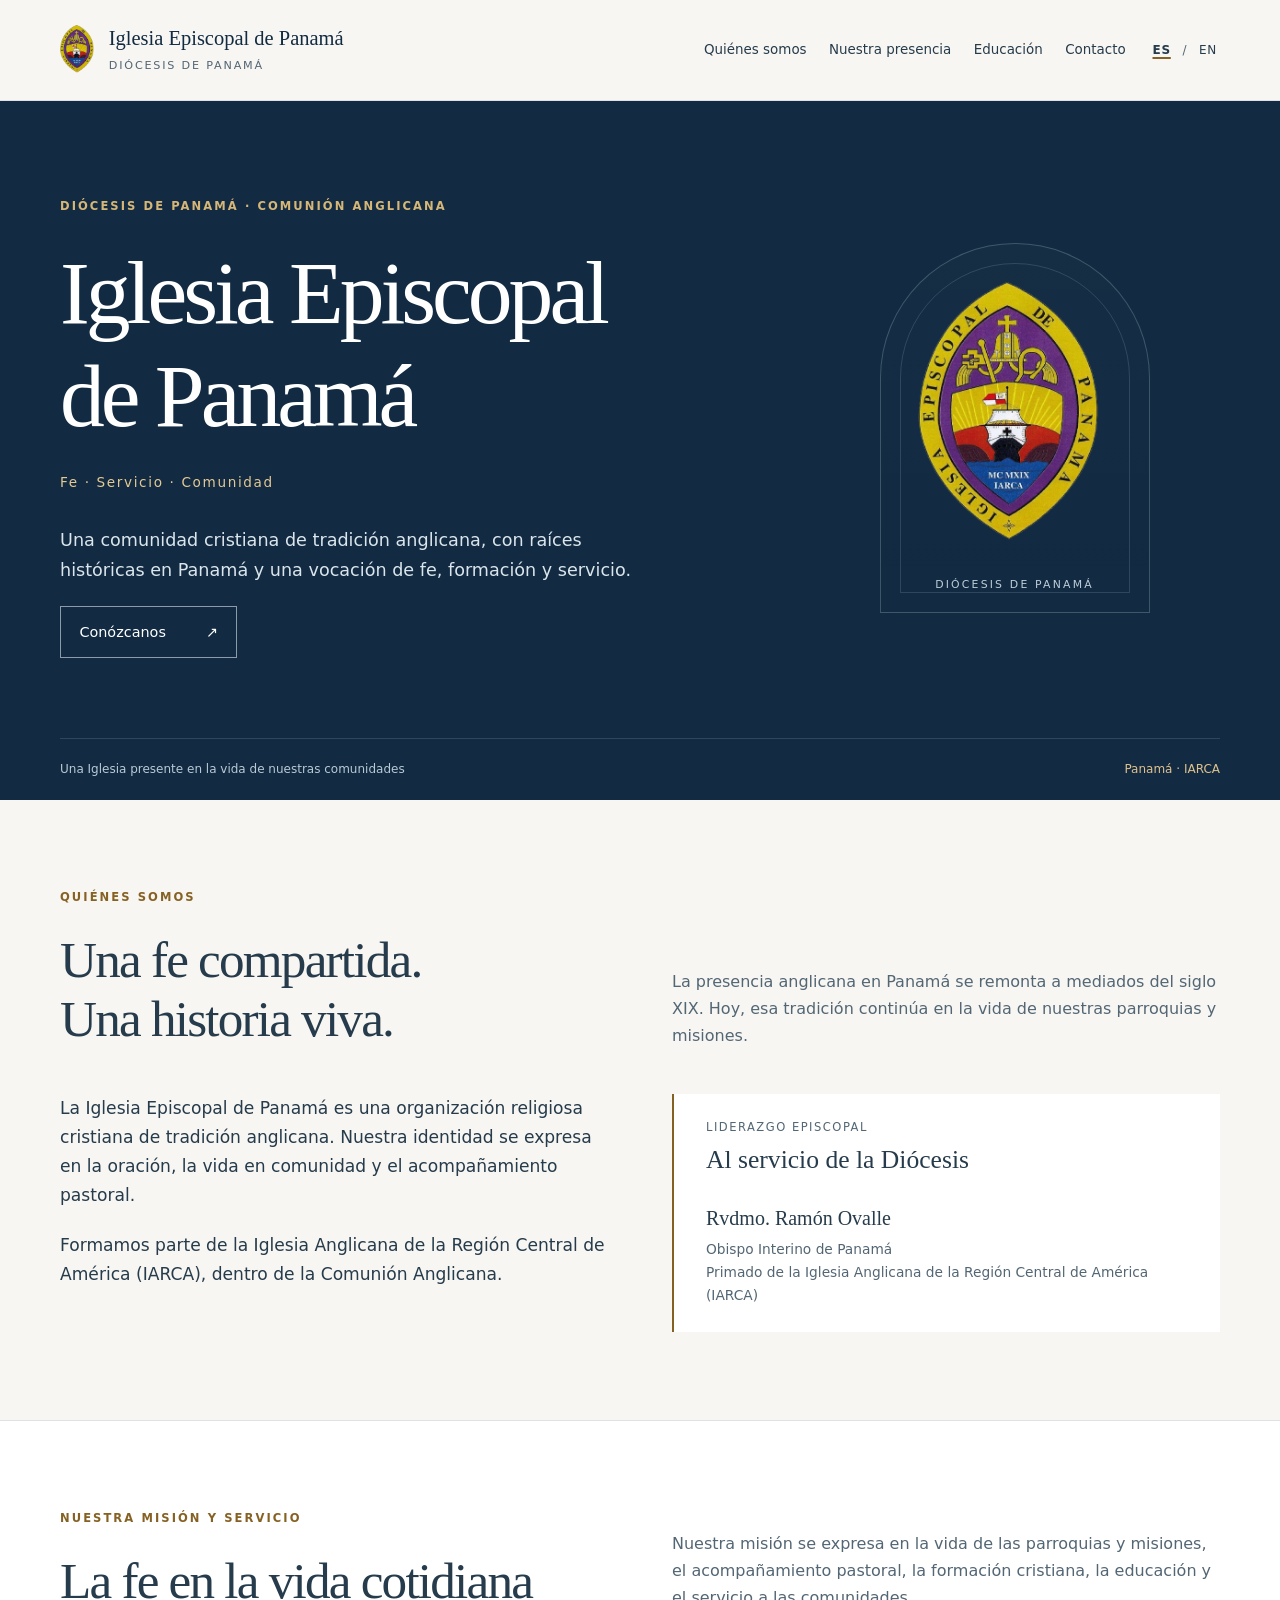
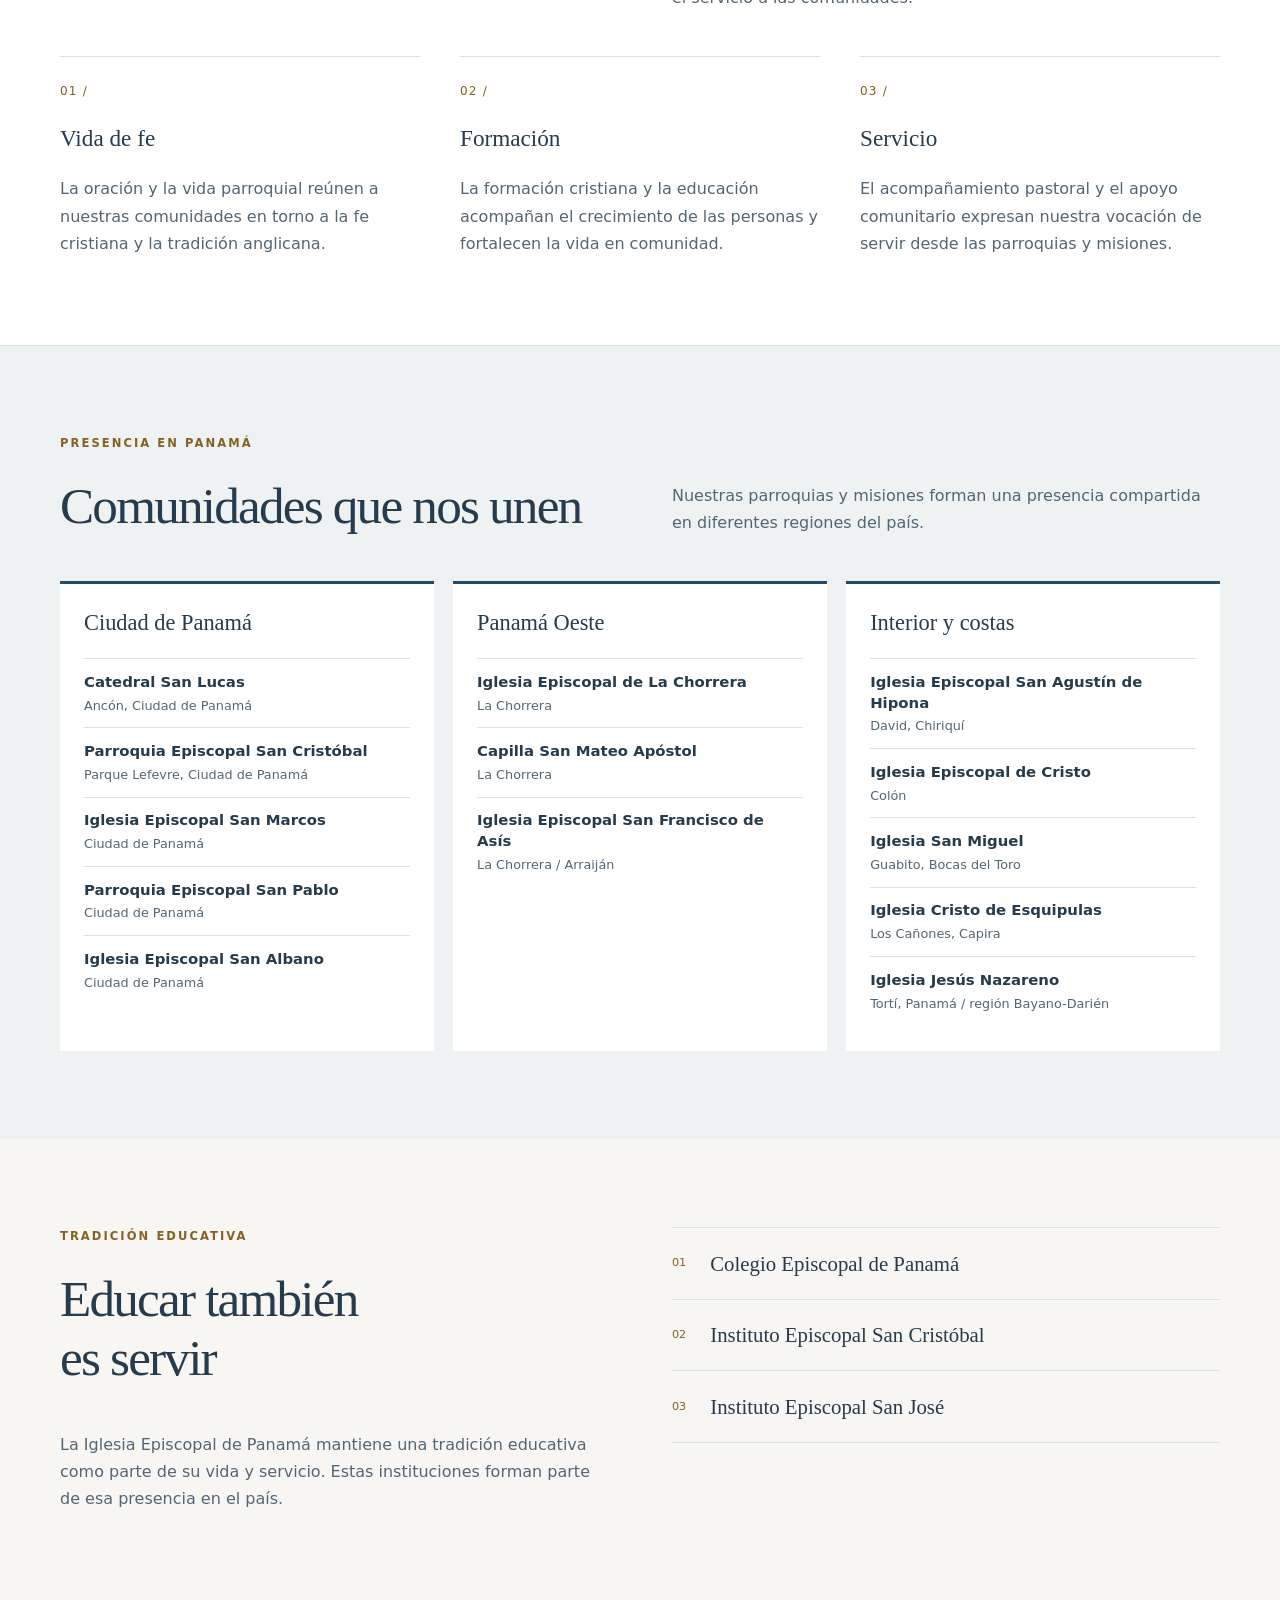
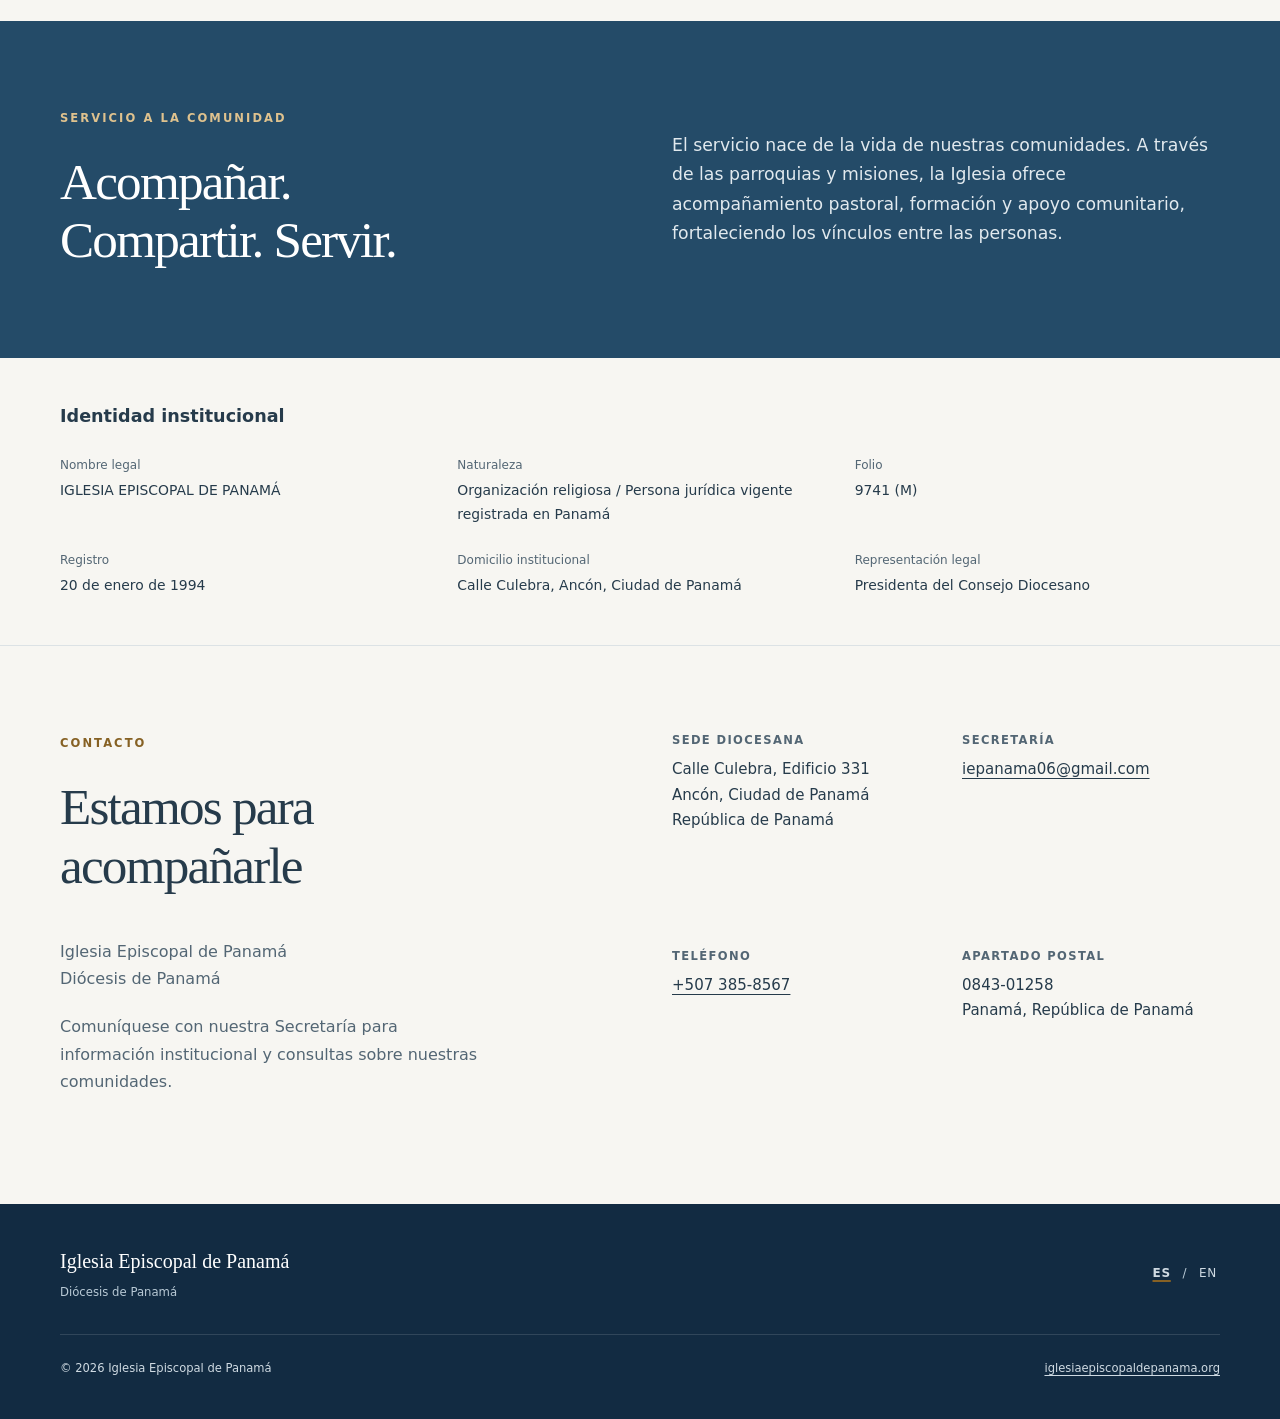
==== index.html @ c4b713d3 "feat: add initial institutional website" ====
<!doctype html>
<html lang="es">
<head>
  <meta charset="utf-8">
  <meta name="viewport" content="width=device-width, initial-scale=1">
  <title>Iglesia Episcopal de Panamá | Diócesis de Panamá</title>
  <meta name="description" content="Conozca la Iglesia Episcopal de Panamá: nuestra identidad anglicana, parroquias y misiones, tradición educativa y servicio a la comunidad.">
  <meta name="theme-color" content="#122b42">
  <link rel="canonical" href="https://iglesiaepiscopaldepanama.org/">
  <link rel="alternate" hreflang="es" href="https://iglesiaepiscopaldepanama.org/">
  <link rel="alternate" hreflang="en" href="https://iglesiaepiscopaldepanama.org/en/">
  <link rel="alternate" hreflang="x-default" href="https://iglesiaepiscopaldepanama.org/">
  <meta property="og:type" content="website">
  <meta property="og:site_name" content="Iglesia Episcopal de Panamá">
  <meta property="og:title" content="Iglesia Episcopal de Panamá | Diócesis de Panamá">
  <meta property="og:description" content="Fe, servicio y comunidad. Conozca nuestra identidad anglicana y nuestra presencia en Panamá.">
  <meta property="og:url" content="https://iglesiaepiscopaldepanama.org/">
  <meta property="og:locale" content="es_PA">
  <meta property="og:locale:alternate" content="en_US">
  <meta property="og:image" content="https://iglesiaepiscopaldepanama.org/assets/img/logo-iglesia-episcopal.png">
  <meta property="og:image:alt" content="Emblema de la Iglesia Episcopal de Panamá">
  <link rel="stylesheet" href="assets/css/styles.css">
  <script src="assets/js/main.js" defer></script>
</head>
<body>
  <a class="skip-link" href="#contenido">Saltar al contenido</a>
  <header class="site-header">
    <div class="container header-inner">
      <a class="brand" href="./" aria-label="Iglesia Episcopal de Panamá, inicio">
        <img class="brand-logo" src="assets/img/logo-iglesia-episcopal.png" width="423" height="590" alt="">
        <span class="brand-text"><span class="brand-name">Iglesia Episcopal de Panamá</span><span class="brand-subtitle">Diócesis de Panamá</span></span>
      </a>
      <div class="header-controls">
        <nav class="navigation" id="primary-navigation" aria-label="Navegación principal">
          <a href="#nosotros">Quiénes somos</a><a href="#presencia">Nuestra presencia</a><a href="#educacion">Educación</a><a href="#contacto">Contacto</a>
        </nav>
        <nav class="languages" aria-label="Idioma"><a href="./" lang="es" aria-current="page" aria-label="Español">ES</a><span aria-hidden="true">/</span><a href="en/" lang="en" aria-label="English">EN</a></nav>
        <button class="menu-toggle" type="button" aria-expanded="false" aria-controls="primary-navigation">Menú</button>
      </div>
    </div>
  </header>
  <main id="contenido">
    <section class="hero" aria-labelledby="hero-title">
      <div class="container hero-inner">
        <div>
          <span class="eyebrow">Diócesis de Panamá · Comunión Anglicana</span>
          <h1 id="hero-title">Iglesia Episcopal<br>de Panamá</h1>
          <p class="hero-motto">Fe · Servicio · Comunidad</p>
          <p class="hero-intro">Una comunidad cristiana de tradición anglicana, con raíces históricas en Panamá y una vocación de fe, formación y servicio.</p>
          <a class="button-link" href="#nosotros">Conózcanos <span aria-hidden="true">↗</span></a>
        </div>
        <div class="hero-art"><div class="arch"><img class="hero-logo" src="assets/img/logo-iglesia-episcopal.png" width="423" height="590" alt="Emblema de la Iglesia Episcopal de Panamá"><span class="art-caption" aria-hidden="true">Diócesis de Panamá</span></div></div>
      </div>
      <div class="container hero-bottom"><span>Una Iglesia presente en la vida de nuestras comunidades</span><span>Panamá · IARCA</span></div>
    </section>

    <section class="section" id="nosotros" aria-labelledby="about-title">
      <div class="container">
        <div class="section-head"><div><span class="eyebrow">Quiénes somos</span><h2 id="about-title">Una fe compartida.<br>Una historia viva.</h2></div><p>La presencia anglicana en Panamá se remonta a mediados del siglo XIX. Hoy, esa tradición continúa en la vida de nuestras parroquias y misiones.</p></div>
        <div class="about-grid">
          <div class="about-copy"><p>La Iglesia Episcopal de Panamá es una organización religiosa cristiana de tradición anglicana. Nuestra identidad se expresa en la oración, la vida en comunidad y el acompañamiento pastoral.</p><p>Formamos parte de la Iglesia Anglicana de la Región Central de América (IARCA), dentro de la Comunión Anglicana.</p></div>
          <aside class="affiliation" aria-labelledby="leadership-title"><p class="label">Liderazgo episcopal</p><h3 id="leadership-title">Al servicio de la Diócesis</h3><p class="leader">Rvdmo. Ramón Ovalle</p><p class="leader-title">Obispo Interino de Panamá<br>Primado de la Iglesia Anglicana de la Región Central de América (IARCA)</p></aside>
        </div>
      </div>
    </section>

    <section class="section mission" id="mision" aria-labelledby="mission-title">
      <div class="container">
        <div class="section-head"><div><span class="eyebrow">Nuestra misión y servicio</span><h2 id="mission-title">La fe en la vida cotidiana</h2></div><p>Nuestra misión se expresa en la vida de las parroquias y misiones, el acompañamiento pastoral, la formación cristiana, la educación y el servicio a las comunidades.</p></div>
        <div class="mission-grid">
          <article class="mission-card"><span class="card-number" aria-hidden="true">01 /</span><h3>Vida de fe</h3><p>La oración y la vida parroquial reúnen a nuestras comunidades en torno a la fe cristiana y la tradición anglicana.</p></article>
          <article class="mission-card"><span class="card-number" aria-hidden="true">02 /</span><h3>Formación</h3><p>La formación cristiana y la educación acompañan el crecimiento de las personas y fortalecen la vida en comunidad.</p></article>
          <article class="mission-card"><span class="card-number" aria-hidden="true">03 /</span><h3>Servicio</h3><p>El acompañamiento pastoral y el apoyo comunitario expresan nuestra vocación de servir desde las parroquias y misiones.</p></article>
        </div>
      </div>
    </section>

    <section class="section presence" id="presencia" aria-labelledby="presence-title">
      <div class="container">
        <div class="section-head"><div><span class="eyebrow">Presencia en Panamá</span><h2 id="presence-title">Comunidades que nos unen</h2></div><p>Nuestras parroquias y misiones forman una presencia compartida en diferentes regiones del país.</p></div>
        <div class="region-grid">
          <article class="region"><h3>Ciudad de Panamá</h3><ul class="parish-list">
            <li><span class="parish-name">Catedral San Lucas</span><span class="parish-place">Ancón, Ciudad de Panamá</span></li>
            <li><span class="parish-name">Parroquia Episcopal San Cristóbal</span><span class="parish-place">Parque Lefevre, Ciudad de Panamá</span></li>
            <li><span class="parish-name">Iglesia Episcopal San Marcos</span><span class="parish-place">Ciudad de Panamá</span></li>
            <li><span class="parish-name">Parroquia Episcopal San Pablo</span><span class="parish-place">Ciudad de Panamá</span></li>
            <li><span class="parish-name">Iglesia Episcopal San Albano</span><span class="parish-place">Ciudad de Panamá</span></li>
          </ul></article>
          <article class="region"><h3>Panamá Oeste</h3><ul class="parish-list">
            <li><span class="parish-name">Iglesia Episcopal de La Chorrera</span><span class="parish-place">La Chorrera</span></li>
            <li><span class="parish-name">Capilla San Mateo Apóstol</span><span class="parish-place">La Chorrera</span></li>
            <li><span class="parish-name">Iglesia Episcopal San Francisco de Asís</span><span class="parish-place">La Chorrera / Arraiján</span></li>
          </ul></article>
          <article class="region"><h3>Interior y costas</h3><ul class="parish-list">
            <li><span class="parish-name">Iglesia Episcopal San Agustín de Hipona</span><span class="parish-place">David, Chiriquí</span></li>
            <li><span class="parish-name">Iglesia Episcopal de Cristo</span><span class="parish-place">Colón</span></li>
            <li><span class="parish-name">Iglesia San Miguel</span><span class="parish-place">Guabito, Bocas del Toro</span></li>
            <li><span class="parish-name">Iglesia Cristo de Esquipulas</span><span class="parish-place">Los Cañones, Capira</span></li>
            <li><span class="parish-name">Iglesia Jesús Nazareno</span><span class="parish-place">Tortí, Panamá / región Bayano-Darién</span></li>
          </ul></article>
        </div>
      </div>
    </section>

    <section class="section" id="educacion" aria-labelledby="education-title">
      <div class="container education-grid">
        <div class="education-copy"><span class="eyebrow">Tradición educativa</span><h2 id="education-title">Educar también<br>es servir</h2><p>La Iglesia Episcopal de Panamá mantiene una tradición educativa como parte de su vida y servicio. Estas instituciones forman parte de esa presencia en el país.</p></div>
        <ul class="school-list"><li><span aria-hidden="true">01</span>Colegio Episcopal de Panamá</li><li><span aria-hidden="true">02</span>Instituto Episcopal San Cristóbal</li><li><span aria-hidden="true">03</span>Instituto Episcopal San José</li></ul>
      </div>
    </section>

    <section class="section community" id="comunidad" aria-labelledby="community-title">
      <div class="container community-inner"><div><span class="eyebrow">Servicio a la comunidad</span><h2 id="community-title">Acompañar.<br>Compartir. Servir.</h2></div><p>El servicio nace de la vida de nuestras comunidades. A través de las parroquias y misiones, la Iglesia ofrece acompañamiento pastoral, formación y apoyo comunitario, fortaleciendo los vínculos entre las personas.</p></div>
    </section>

    <section class="institution" id="identidad" aria-labelledby="institution-title">
      <div class="container"><h2 id="institution-title">Identidad institucional</h2><dl>
        <div><dt>Nombre legal</dt><dd>IGLESIA EPISCOPAL DE PANAMÁ</dd></div>
        <div><dt>Naturaleza</dt><dd>Organización religiosa / Persona jurídica vigente registrada en Panamá</dd></div>
        <div><dt>Folio</dt><dd>9741 (M)</dd></div>
        <div><dt>Registro</dt><dd><time datetime="1994-01-20">20 de enero de 1994</time></dd></div>
        <div><dt>Domicilio institucional</dt><dd>Calle Culebra, Ancón, Ciudad de Panamá</dd></div>
        <div><dt>Representación legal</dt><dd>Presidenta del Consejo Diocesano</dd></div>
      </dl></div>
    </section>

    <section class="section" id="contacto" aria-labelledby="contact-title">
      <div class="container contact-grid">
        <div class="contact-lead"><span class="eyebrow">Contacto</span><h2 id="contact-title">Estamos para<br>acompañarle</h2><p>Iglesia Episcopal de Panamá<br>Diócesis de Panamá</p><p>Comuníquese con nuestra Secretaría para información institucional y consultas sobre nuestras comunidades.</p></div>
        <div class="contact-details">
          <div><h3>Sede diocesana</h3><address>Calle Culebra, Edificio 331<br>Ancón, Ciudad de Panamá<br>República de Panamá</address></div>
          <div><h3>Secretaría</h3><p><a href="mailto:iepanama06@gmail.com">iepanama06@gmail.com</a></p></div>
          <div><h3>Teléfono</h3><p><a href="tel:+5073858567">+507 385-8567</a></p></div>
          <div><h3>Apartado postal</h3><p>0843-01258<br>Panamá, República de Panamá</p></div>
        </div>
      </div>
    </section>
  </main>
  <footer class="site-footer"><div class="container">
    <div class="footer-top"><div class="footer-brand">Iglesia Episcopal de Panamá<span>Diócesis de Panamá</span></div><nav class="languages" aria-label="Idioma en el pie de página"><a href="./" lang="es" aria-current="page" aria-label="Español">ES</a><span aria-hidden="true">/</span><a href="en/" lang="en" aria-label="English">EN</a></nav></div>
    <div class="footer-bottom"><span>© 2026 Iglesia Episcopal de Panamá</span><a href="https://iglesiaepiscopaldepanama.org/">iglesiaepiscopaldepanama.org</a></div>
  </div></footer>
</body>
</html>
---- assets/css/styles.css ----
:root{
  --navy:#122b42;
  --blue:#244b68;
  --gold:#866124;
  --paper:#f7f6f2;
  --white:#fff;
  --ink:#263b4b;
  --muted:#536674;
  --line:#dce2e5;
  --serif:Georgia,'Times New Roman',serif;
  --sans:system-ui,-apple-system,BlinkMacSystemFont,'Segoe UI',sans-serif
}
*{
  box-sizing:border-box
}
html{
  scroll-behavior:smooth;
  scroll-padding-top:7rem
}
body{
  margin:0;
  background:var(--paper);
  color:var(--ink);
  font:1rem/1.7 var(--sans)
}
a{
  color:inherit;
  text-underline-offset:.25em
}
button{
  font:inherit
}
a,button{
  -webkit-tap-highlight-color:transparent
}
a:focus-visible,button:focus-visible,summary:focus-visible{
  outline:3px solid var(--gold);
  outline-offset:5px
}
h1,h2,h3,p{
  margin-top:0
}
h1,h2,h3{
  font-family:var(--serif);
  font-weight:400;
  line-height:1.15
}
h1{
  font-size:clamp(3rem,7vw,5.9rem);
  letter-spacing:-.045em
}
h2{
  font-size:clamp(2.1rem,4vw,3.2rem);
  letter-spacing:-.035em
}
h3{
  font-size:1.45rem
}
p{
  margin-bottom:1.3rem
}
img{
  max-width:100%;
  height:auto
}
.container{
  width:min(1160px,calc(100% - 3rem));
  margin-inline:auto
}
.skip-link{
  position:fixed;
  top:-6rem;
  left:1rem;
  z-index:100;
  background:var(--white);
  padding:.75rem 1rem
}
.skip-link:focus{
  top:1rem
}
.site-header{
  position:sticky;
  top:0;
  z-index:20;
  background:rgba(247,246,242,.98);
  border-bottom:1px solid var(--line)
}
.header-inner{
  min-height:100px;
  display:flex;
  align-items:center;
  justify-content:space-between;
  gap:2rem
}
.brand{
  text-decoration:none;
  display:block
}
.brand-name{
  display:block;
  font-family:var(--serif);
  font-size:1.28rem;
  line-height:1.3;
  color:var(--navy)
}
.brand-subtitle{
  display:block;
  margin-top:.25rem;
  font-size:.7rem;
  letter-spacing:.16em;
  text-transform:uppercase;
  color:var(--muted)
}
.header-controls{
  display:flex;
  align-items:center;
  gap:1.5rem
}
.navigation{
  display:flex;
  align-items:center;
  gap:1.4rem
}
.navigation a{
  text-decoration:none;
  font-size:.84rem
}
.navigation a:hover{
  text-decoration:underline
}
.languages{
  display:flex;
  gap:.55rem;
  align-items:center;
  font-size:.75rem;
  letter-spacing:.06em;
  white-space:nowrap
}
.languages a{
  text-decoration:none
}
.languages [aria-current]{
  font-weight:700;
  text-decoration:underline;
  text-decoration-color:var(--gold);
  text-decoration-thickness:2px
}
.languages span{
  color:var(--muted)
}
.menu-toggle{
  display:none;
  border:1px solid var(--line);
  background:transparent;
  padding:.4rem .7rem;
  color:var(--navy)
}
.hero{
  background:var(--navy);
  color:var(--white);
  overflow:hidden;
  position:relative
}
.hero-inner{
  padding-block:6rem 5rem;
  display:grid;
  grid-template-columns:1.25fr .75fr;
  align-items:center;
  gap:4rem
}
.eyebrow{
  font-size:.72rem;
  font-weight:600;
  text-transform:uppercase;
  letter-spacing:.18em;
  margin-bottom:1.5rem;
  display:block;
  color:var(--gold)
}
.hero .eyebrow{
  color:#d6b777
}
.hero h1{
  margin-bottom:1.5rem
}
.hero-intro{
  font-size:1.1rem;
  max-width:37rem;
  color:#dbe5ec
}
.hero-motto{
  font-size:.85rem;
  letter-spacing:.12em;
  color:#e5c994;
  margin-bottom:2rem
}
.button-link{
  display:inline-flex;
  align-items:center;
  justify-content:space-between;
  gap:2.5rem;
  padding:.8rem 1.15rem;
  border:1px solid #8b9baa;
  text-decoration:none;
  font-size:.9rem;
  transition:background .15s
}
.button-link:hover{
  background:#244b68
}
.hero-art{
  height:390px;
  position:relative;
  display:flex;
  align-items:center;
  justify-content:center
}
.arch{
  width:270px;
  height:370px;
  border:1px solid #a6b7c14d;
  border-radius:160px 160px 0 0;
  position:relative;
  background:linear-gradient(180deg,#ffffff04,#ffffff00)
}
.arch:before{
  content:'';
  position:absolute;
  inset:19px;
  border:1px solid #a6b7c133;
  border-radius:140px 140px 0 0
}
.art-caption{
  position:absolute;
  bottom:45px;
  left:0;
  right:0;
  text-align:center;
  font-size:.68rem;
  text-transform:uppercase;
  letter-spacing:.2em;
  color:#becdd8
}
.hero-bottom{
  border-top:1px solid #ffffff20;
  padding-block:1.25rem;
  display:flex;
  justify-content:space-between;
  gap:1rem;
  color:#b9cad6;
  font-size:.75rem
}
.hero-bottom span:last-child{
  color:#dfc28e
}
.section{
  padding-block:5.5rem
}
.section-head{
  display:grid;
  grid-template-columns:1fr 1fr;
  gap:4rem;
  margin-bottom:2.8rem;
  align-items:end
}
.section-head h2{
  margin-bottom:0
}
.section-head p{
  margin-bottom:0;
  color:var(--muted)
}
.about-grid{
  display:grid;
  grid-template-columns:1fr 1fr;
  gap:4rem
}
.about-copy{
  font-size:1.07rem
}
.about-copy p:last-child{
  margin-bottom:0
}
.affiliation{
  border-left:2px solid var(--gold);
  padding:1.5rem 2rem;
  background:var(--white)
}
.affiliation h3{
  font-size:1.6rem
}
.affiliation p{
  color:var(--muted)
}
.affiliation .label{
  font-size:.72rem;
  letter-spacing:.13em;
  text-transform:uppercase;
  color:var(--muted);
  margin-bottom:.5rem
}
.affiliation .leader{
  margin-bottom:.2rem;
  color:var(--ink);
  font-family:var(--serif);
  font-size:1.25rem
}
.affiliation .leader-title{
  font-size:.86rem;
  margin-bottom:0
}
.mission{
  background:var(--white);
  border-block:1px solid var(--line)
}
.mission-grid{
  display:grid;
  grid-template-columns:repeat(3,1fr);
  gap:2.5rem
}
.mission-card{
  padding-top:1.5rem;
  border-top:1px solid var(--line)
}
.card-number{
  display:block;
  font-size:.75rem;
  color:var(--gold);
  letter-spacing:.1em;
  margin-bottom:1.5rem
}
.mission-card p{
  color:var(--muted);
  margin-bottom:0
}
.presence{
  background:#eef2f3
}
.region-grid{
  display:grid;
  grid-template-columns:repeat(3,1fr);
  gap:1.2rem
}
.region{
  background:var(--white);
  padding:1.6rem 1.5rem;
  border-top:3px solid var(--blue)
}
.region h3{
  font-size:1.4rem;
  margin-bottom:1.4rem
}
.parish-list{
  list-style:none;
  margin:0;
  padding:0
}
.parish-list li{
  padding:.8rem 0;
  border-top:1px solid var(--line);
  line-height:1.4
}
.parish-name{
  display:block;
  font-size:.93rem;
  font-weight:600
}
.parish-place{
  display:block;
  font-size:.8rem;
  color:var(--muted);
  margin-top:.25rem
}
.education-grid{
  display:grid;
  grid-template-columns:1fr 1fr;
  gap:4rem;
  align-items:start
}
.education-copy p{
  color:var(--muted)
}
.school-list{
  list-style:none;
  margin:0;
  padding:0
}
.school-list li{
  display:flex;
  align-items:center;
  gap:1.5rem;
  padding:1.3rem 0;
  border-bottom:1px solid var(--line);
  font-family:var(--serif);
  font-size:1.3rem;
  line-height:1.4
}
.school-list li:first-child{
  border-top:1px solid var(--line)
}
.school-list span{
  font-family:var(--sans);
  font-size:.7rem;
  color:var(--gold)
}
.community{
  background:var(--blue);
  color:var(--white)
}
.community-inner{
  display:grid;
  grid-template-columns:1fr 1fr;
  gap:4rem;
  align-items:center
}
.community .eyebrow{
  color:#dfc28e
}
.community h2{
  max-width:30rem;
  margin-bottom:0
}
.community p{
  color:#e1e9ee;
  font-size:1.08rem;
  margin-bottom:0
}
.institution{
  padding-block:3rem;
  border-bottom:1px solid var(--line)
}
.institution h2{
  font-family:var(--sans);
  font-size:1.1rem;
  letter-spacing:0;
  font-weight:600;
  margin-bottom:1.8rem
}
.institution dl{
  display:grid;
  grid-template-columns:repeat(3,1fr);
  gap:1.5rem 2rem;
  margin:0
}
.institution dt{
  font-size:.75rem;
  color:var(--muted);
  margin-bottom:.2rem
}
.institution dd{
  margin:0;
  font-size:.87rem
}
.contact-grid{
  display:grid;
  grid-template-columns:1fr 1fr;
  gap:4rem
}
.contact-lead p{
  color:var(--muted);
  max-width:27rem
}
.contact-details{
  display:grid;
  grid-template-columns:1fr 1fr;
  gap:1.5rem 2rem
}
.contact-details h3{
  font-family:var(--sans);
  font-size:.72rem;
  font-weight:600;
  text-transform:uppercase;
  letter-spacing:.12em;
  color:var(--muted);
  margin-bottom:.6rem
}
.contact-details p,.contact-details address{
  font-style:normal;
  font-size:.94rem;
  margin:0
}
.contact-details a{
  overflow-wrap:anywhere
}
.site-footer{
  background:var(--navy);
  color:#cfdae2;
  padding-block:2.5rem
}
.footer-top,.footer-bottom{
  display:flex;
  justify-content:space-between;
  align-items:center;
  gap:1.5rem
}
.footer-top{
  padding-bottom:2rem
}
.footer-brand{
  font-family:var(--serif);
  font-size:1.25rem;
  color:var(--white)
}
.footer-brand span{
  display:block;
  font-family:var(--sans);
  font-size:.73rem;
  color:#b8c9d5;
  margin-top:.3rem
}
.footer-bottom{
  border-top:1px solid #ffffff20;
  padding-top:1.5rem;
  font-size:.72rem
}
.footer-bottom a{
  overflow-wrap:anywhere
}
.footer-top .languages span{
  color:#b8c9d5
}
.footer-top .languages a:focus-visible{
  outline-color:#dfc28e
}
.school-list .school-name{
  font-family:var(--serif);
  font-size:1.3rem;
  color:var(--ink)
}
@media(min-width:1400px){
  .hero-inner{
    padding-block:7rem 6rem
  }
}
@media(max-width:1000px){
  .navigation{
    gap:1rem
  }
  .navigation a{
    font-size:.78rem
  }
  .header-inner{
    gap:1rem
  }
  .header-controls{
    gap:1rem
  }
  .hero-inner{
    gap:2rem
  }
  .hero-art{
    height:330px
  }
  .arch{
    width:230px;
    height:320px
  }
  .section-head,.about-grid,.education-grid,.community-inner,.contact-grid{
    gap:2rem
  }
  .region-grid{
    gap:.8rem
  }
  .region{
    padding:1.4rem 1rem
  }
}
@media(max-width:760px){
  html{
    scroll-padding-top:6rem
  }
  .container{
    width:calc(100% - 2.5rem)
  }
  .header-inner{
    min-height:85px;
    gap:1rem
  }
  .brand-name{
    font-size:1.03rem;
    max-width:15rem
  }
  .brand-subtitle{
    font-size:.59rem;
    letter-spacing:.12em
  }
  .header-controls{
    gap:.8rem
  }
  .languages{
    font-size:.7rem
  }
  .navigation{
    display:flex;
    flex-wrap:wrap;
    justify-content:center;
    padding:.8rem 1.25rem;
    border-top:1px solid var(--line);
    gap:.7rem 1.3rem
  }
  .js .menu-toggle{
    display:block;
    font-size:.72rem
  }
  .js .navigation{
    position:absolute;
    top:100%;
    left:0;
    right:0;
    background:var(--paper);
    padding:1.5rem;
    box-shadow:0 12px 20px #122b4210
  }
  .js .navigation[hidden]{
    display:none
  }
  .hero-inner{
    grid-template-columns:1fr;
    padding-block:4rem 3rem;
    gap:0
  }
  .hero h1{
    font-size:clamp(3rem,10vw,4.6rem);
    max-width:36rem
  }
  .hero-intro{
    font-size:1rem
  }
  .hero-art{
    display:none
  }
  .hero-bottom{
    font-size:.68rem;
    flex-wrap:wrap
  }
  .section{
    padding-block:3.5rem
  }
  .section-head,.about-grid,.education-grid,.community-inner,.contact-grid{
    grid-template-columns:1fr;
    gap:1.5rem
  }
  .section-head{
    margin-bottom:2rem
  }
  .eyebrow{
    margin-bottom:1rem
  }
  .about-copy{
    font-size:1rem
  }
  .affiliation{
    padding:1.5rem
  }
  .mission-grid,.region-grid{
    grid-template-columns:1fr;
    gap:1.5rem
  }
  .mission-card{
    padding-top:1.2rem
  }
  .card-number{
    margin-bottom:.8rem
  }
  .region{
    padding:1.5rem
  }
  .institution dl{
    grid-template-columns:1fr 1fr;
    gap:1.2rem
  }
  .community-inner{
    gap:1.8rem
  }
  .community p{
    font-size:1rem
  }
  .contact-details{
    gap:1.5rem
  }
  .footer-top,.footer-bottom{
    align-items:flex-start
  }
  .footer-bottom{
    flex-direction:column;
    gap:.75rem
  }
  .footer-brand{
    font-size:1.1rem
  }
}
@media(max-width:380px){
  .container{
    width:calc(100% - 2rem)
  }
  .header-controls{
    gap:.5rem
  }
  .brand-name{
    font-size:.95rem
  }
  .brand-subtitle{
    font-size:.55rem
  }
  .menu-toggle{
    padding:.35rem .4rem
  }
  .languages{
    gap:.3rem
  }
  .institution dl,.contact-details{
    grid-template-columns:1fr
  }
}
@media(prefers-reduced-motion:reduce){
  html{
    scroll-behavior:auto
  }
  *,*:before,*:after{
    transition:none!important;
    animation:none!important
  }
}
/* Official identity, preserved in its original aspect ratio. */
.brand{
  display:flex;
  align-items:center;
  gap:.8rem;
  min-width:0
}
.brand-logo{
  width:36px;
  height:auto;
  flex-shrink:0
}
.brand-text{
  min-width:0
}
.arch{
  display:flex;
  justify-content:center;
  align-items:center;
  padding-bottom:20px
}
.hero-logo{
  width:195px;
  height:auto;
  position:relative;
  z-index:1
}
.art-caption{
  bottom:17px
}
@media(max-width:1000px){
  .hero-logo{
    width:165px
  }
  .brand-name{
    font-size:1.1rem
  }
}
@media(max-width:760px){
  .brand-logo{
    width:27px
  }
  .brand{
    gap:.55rem;
    flex:1
  }
  .brand-name{
    font-size:1.03rem
  }
  .brand-text{
    max-width:13rem
  }
  .header-controls{
    flex-shrink:0
  }
  :root:not(.js) .header-inner{
    flex-wrap:wrap;
    padding-top:1rem
  }
  :root:not(.js) .header-controls{
    display:contents
  }
  :root:not(.js) .navigation{
    order:3;
    width:100%
  }
}
@media(max-width:380px){
  .brand-name{
    font-size:.95rem
  }
  .brand-logo{
    width:23px
  }
}
.hero a:focus-visible,.community a:focus-visible,.site-footer a:focus-visible{
  outline-color:#dfc28e
}
.languages a{
  display:inline-flex;
  align-items:center;
  justify-content:center;
  min-width:24px;
  min-height:32px
}
.menu-toggle{
  min-height:40px
}
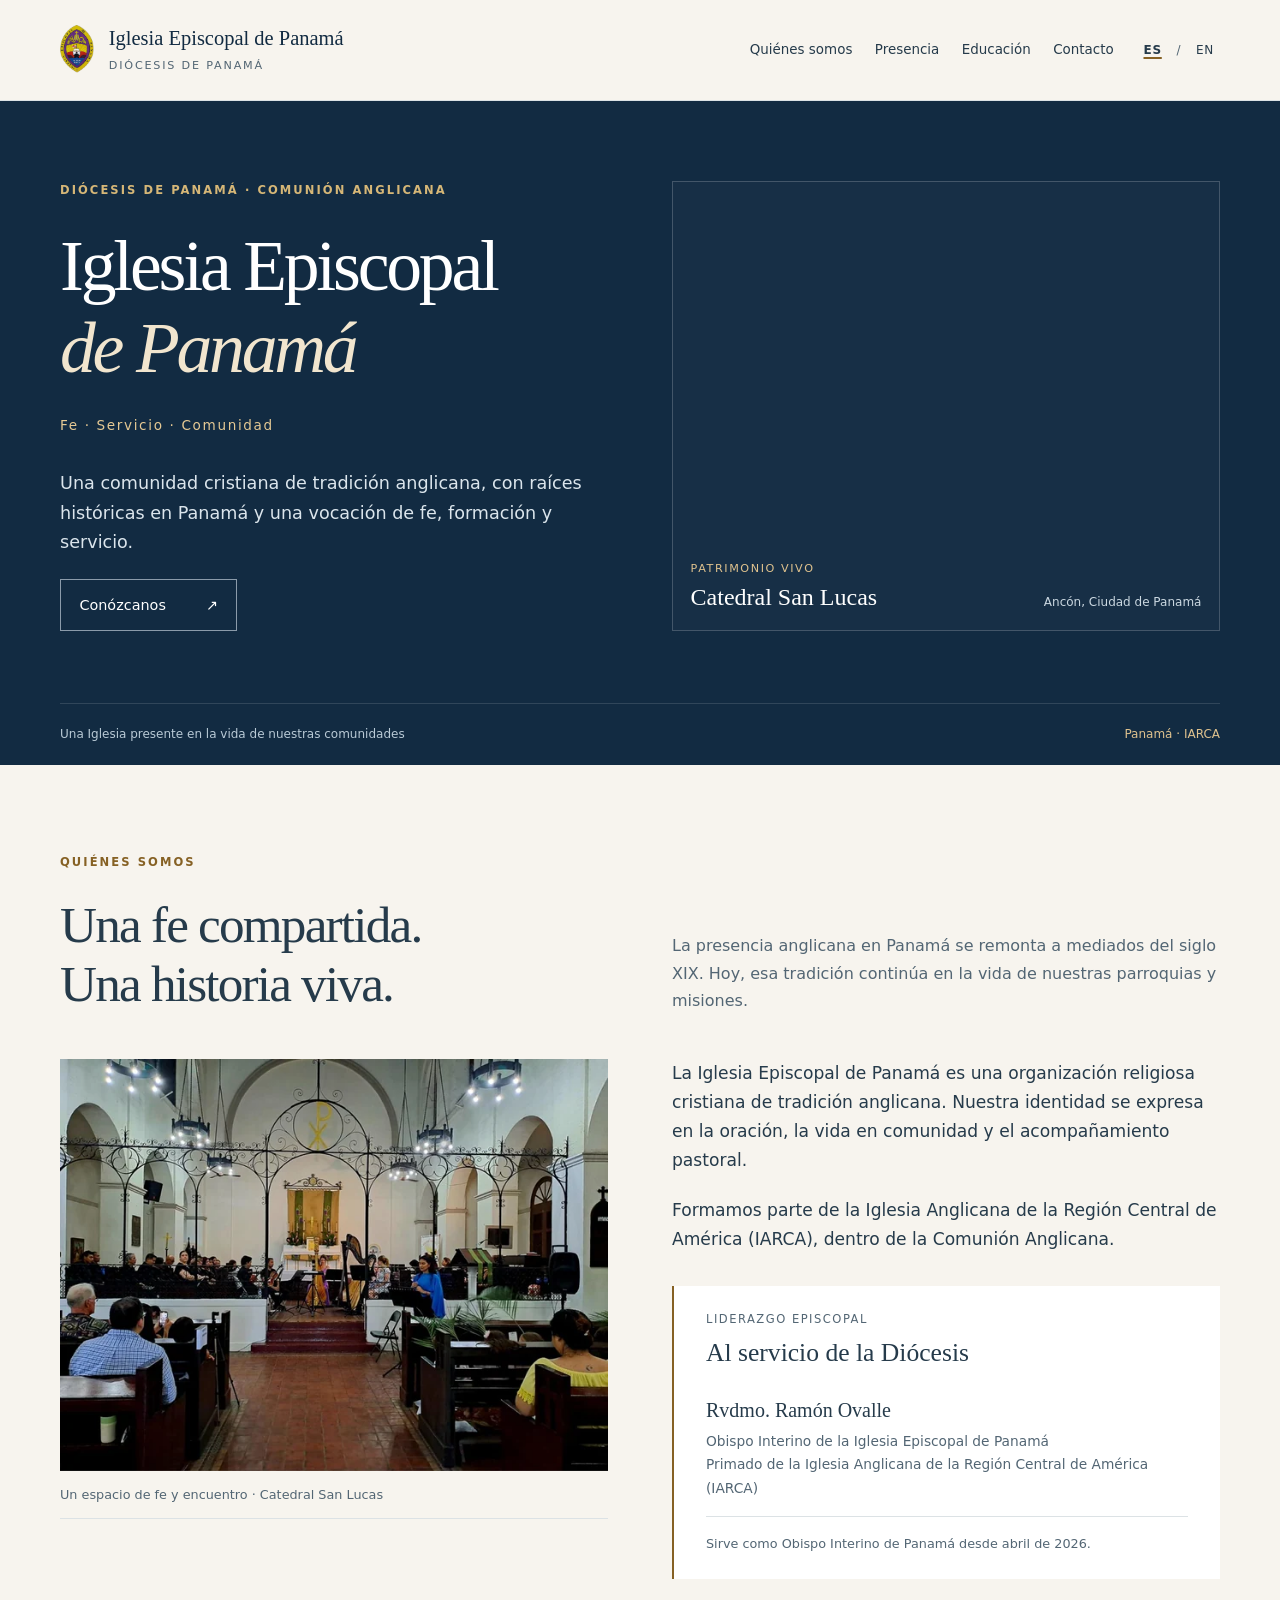
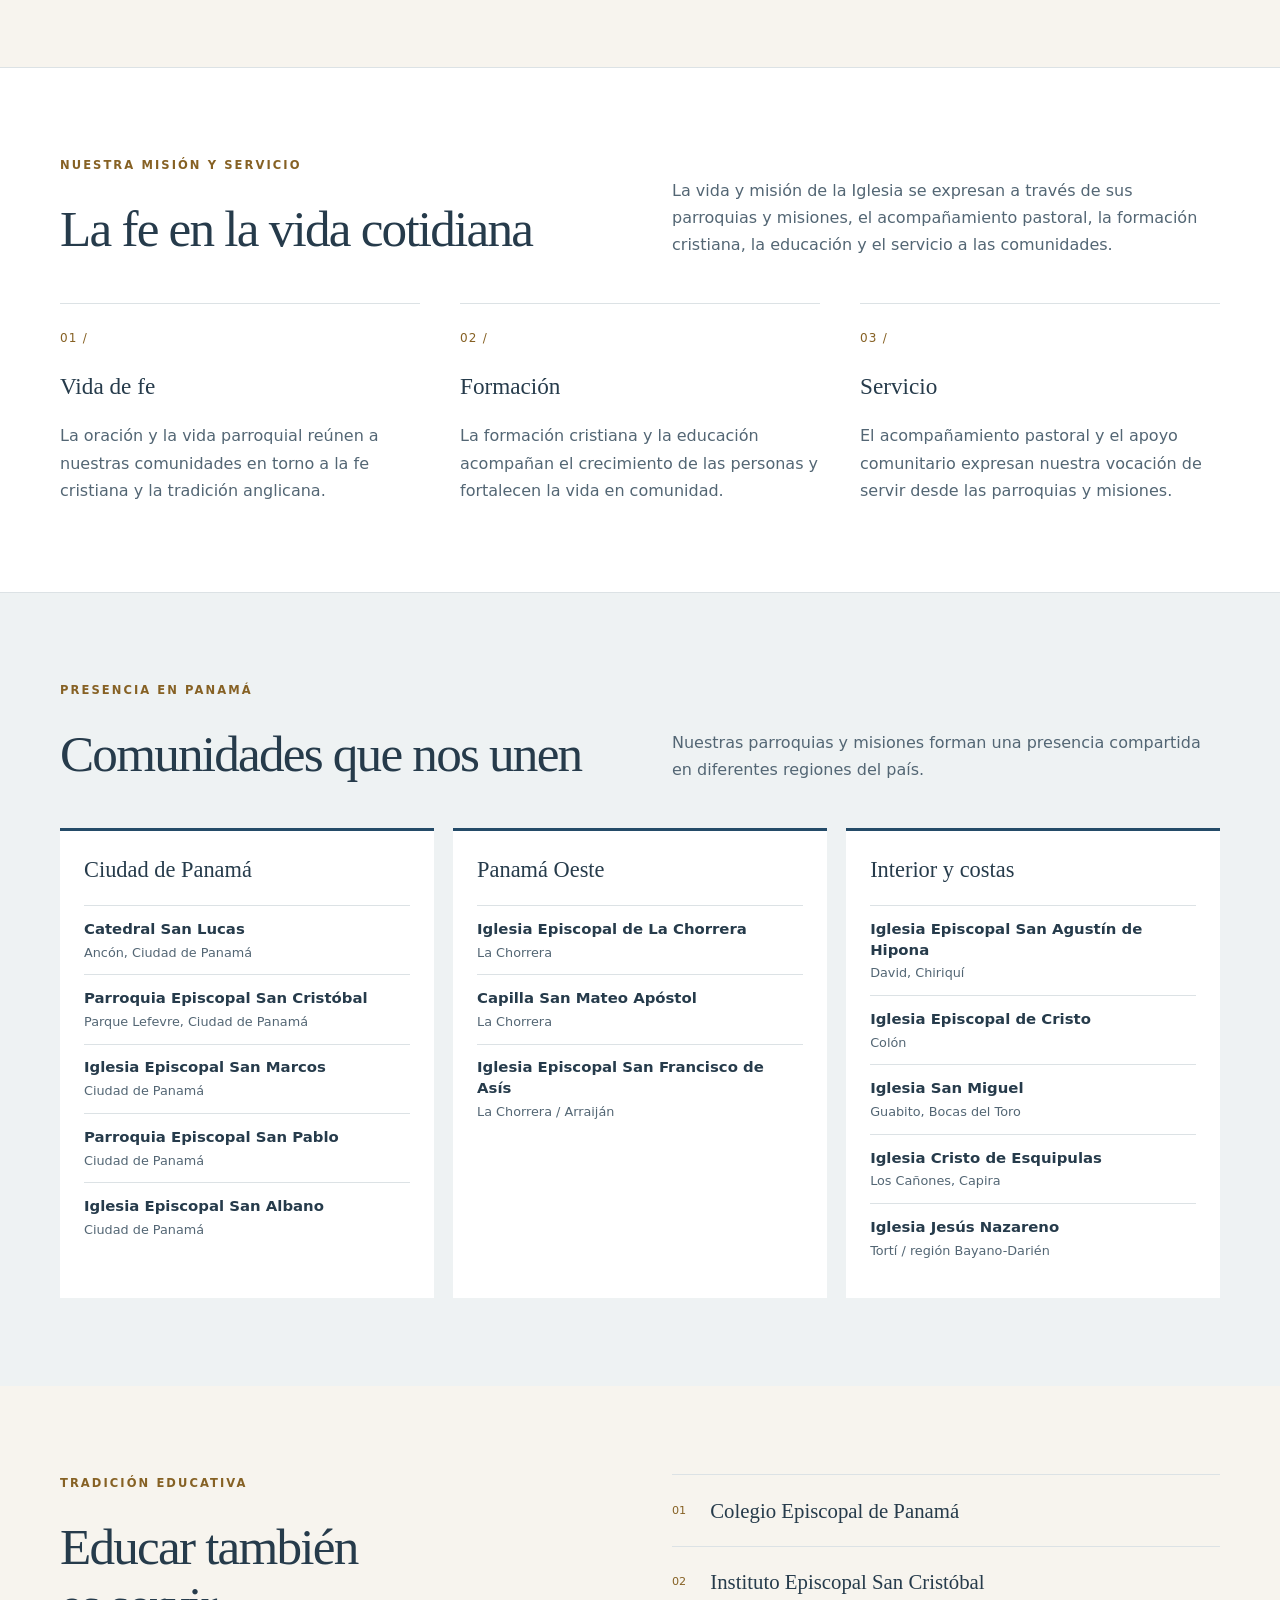
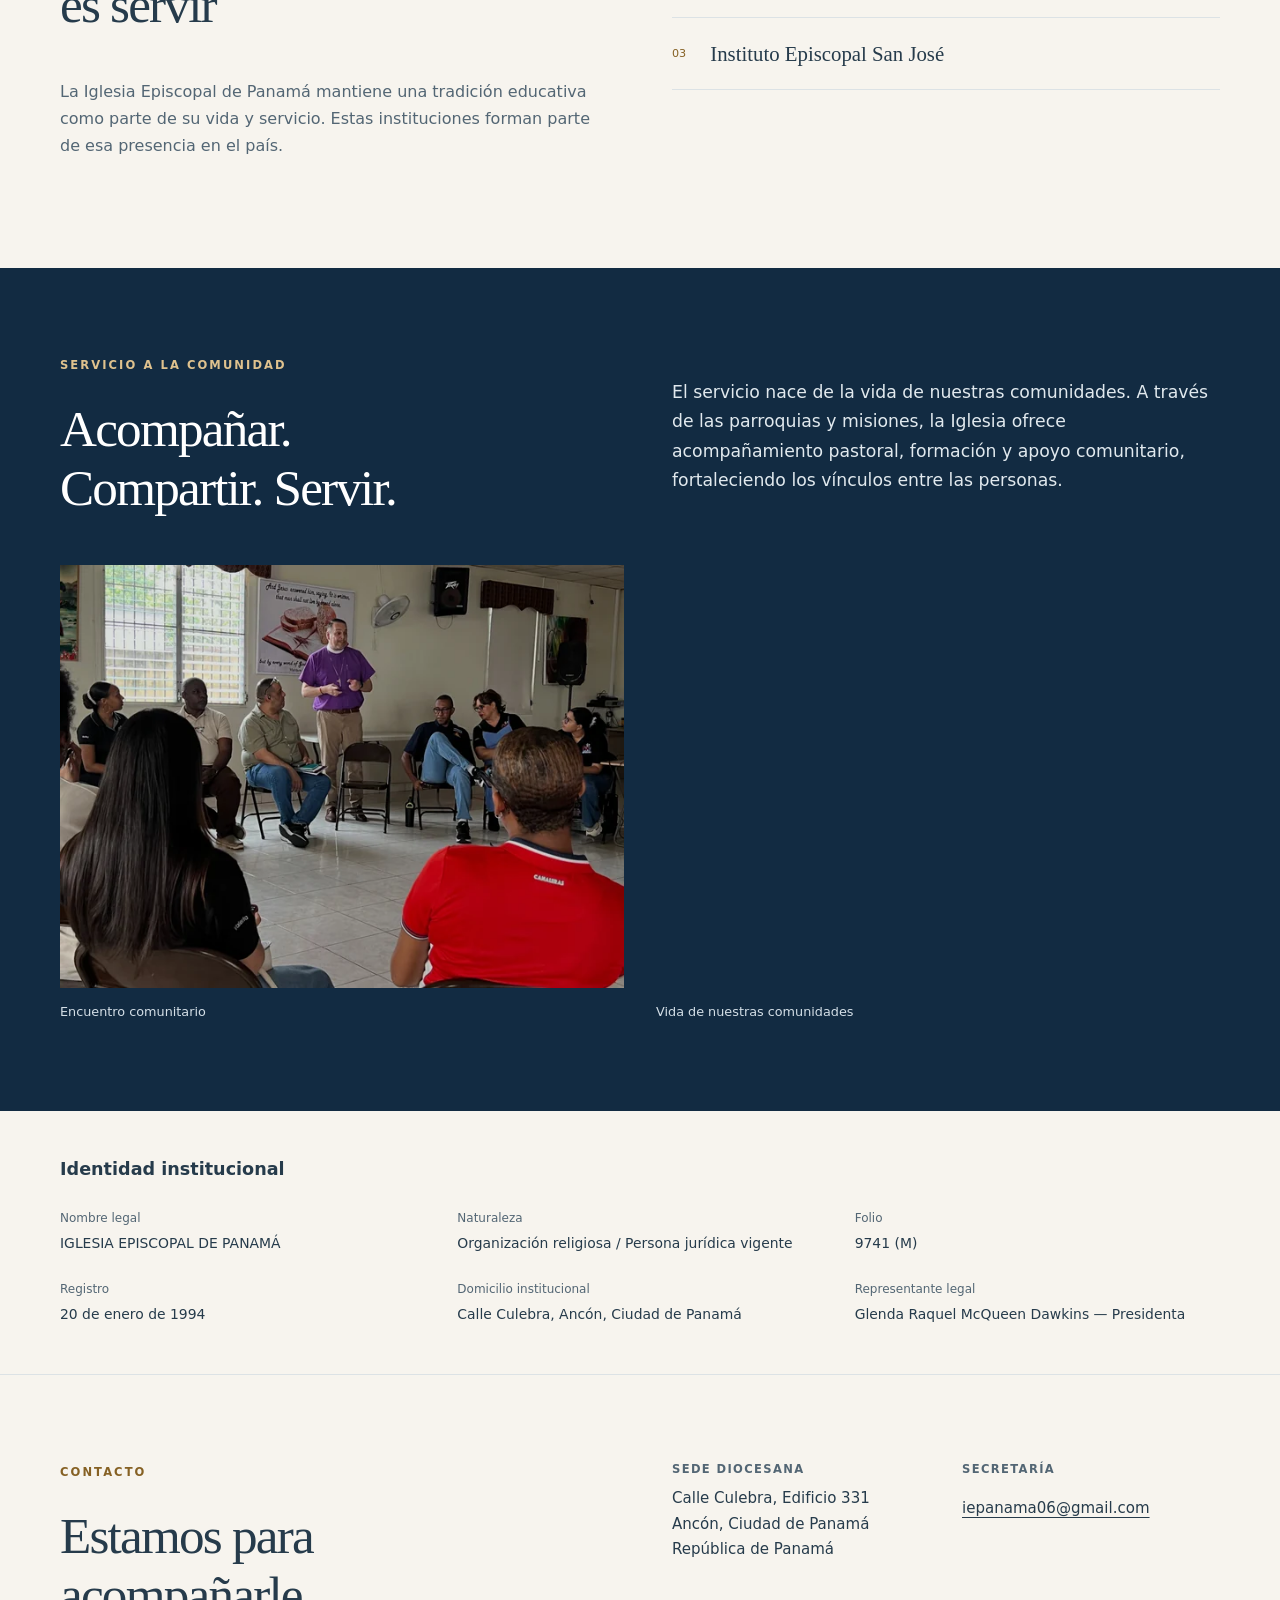
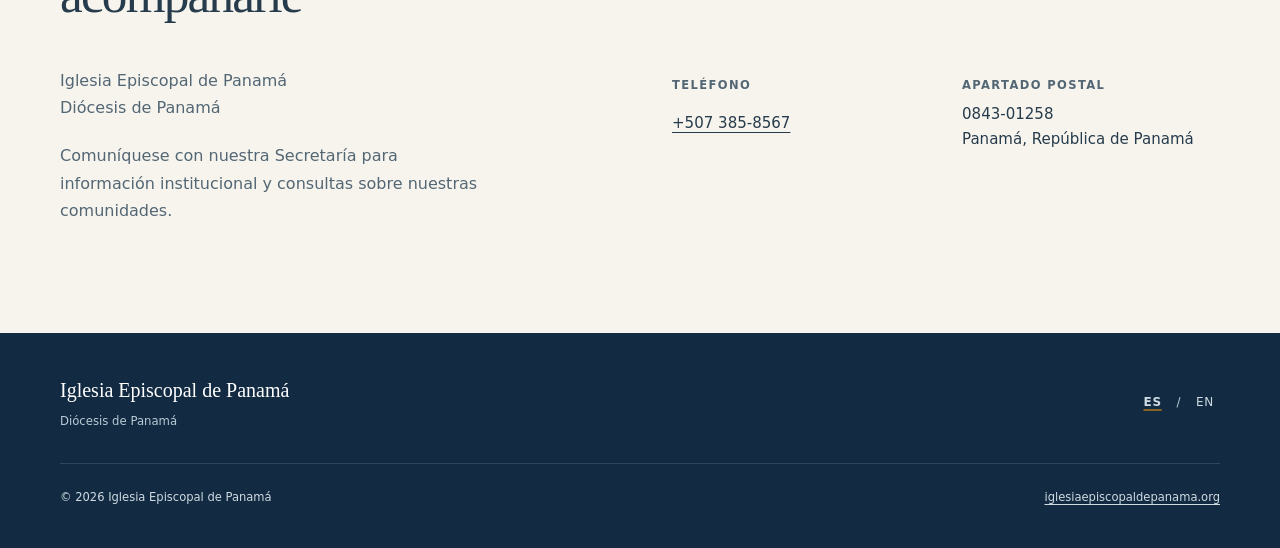
==== commit 67e3f703: "feat: refine institutional design with real diocesan imagery" ====
--- a/index.html
+++ b/index.html
@@ -17,8 +17,11 @@
   <meta property="og:url" content="https://iglesiaepiscopaldepanama.org/">
   <meta property="og:locale" content="es_PA">
   <meta property="og:locale:alternate" content="en_US">
-  <meta property="og:image" content="https://iglesiaepiscopaldepanama.org/assets/img/logo-iglesia-episcopal.png">
-  <meta property="og:image:alt" content="Emblema de la Iglesia Episcopal de Panamá">
+  <meta property="og:image" content="https://iglesiaepiscopaldepanama.org/assets/img/iglesia-episcopal/catedral-san-lucas/catedral-san-lucas-2-768x512.jpg">
+  <meta property="og:image:alt" content="Fachada de la Catedral San Lucas, Ancón, Panamá">
+  <meta property="og:image:width" content="768">
+  <meta property="og:image:height" content="512">
+  <meta property="og:image:type" content="image/jpeg">
   <link rel="stylesheet" href="assets/css/styles.css">
   <script src="assets/js/main.js" defer></script>
 </head>
@@ -27,29 +30,32 @@
   <header class="site-header">
     <div class="container header-inner">
       <a class="brand" href="./" aria-label="Iglesia Episcopal de Panamá, inicio">
-        <img class="brand-logo" src="assets/img/logo-iglesia-episcopal.png" width="423" height="590" alt="">
+        <img class="brand-logo" src="assets/img/web/logo-iglesia-episcopal.webp" decoding="async" width="423" height="590" alt="">
         <span class="brand-text"><span class="brand-name">Iglesia Episcopal de Panamá</span><span class="brand-subtitle">Diócesis de Panamá</span></span>
       </a>
       <div class="header-controls">
         <nav class="navigation" id="primary-navigation" aria-label="Navegación principal">
-          <a href="#nosotros">Quiénes somos</a><a href="#presencia">Nuestra presencia</a><a href="#educacion">Educación</a><a href="#contacto">Contacto</a>
+          <a href="#nosotros">Quiénes somos</a><a href="#presencia">Presencia</a><a href="#educacion">Educación</a><a href="#contacto">Contacto</a>
         </nav>
         <nav class="languages" aria-label="Idioma"><a href="./" lang="es" aria-current="page" aria-label="Español">ES</a><span aria-hidden="true">/</span><a href="en/" lang="en" aria-label="English">EN</a></nav>
         <button class="menu-toggle" type="button" aria-expanded="false" aria-controls="primary-navigation">Menú</button>
       </div>
     </div>
   </header>
-  <main id="contenido">
+  <main id="contenido" tabindex="-1">
     <section class="hero" aria-labelledby="hero-title">
       <div class="container hero-inner">
         <div>
           <span class="eyebrow">Diócesis de Panamá · Comunión Anglicana</span>
-          <h1 id="hero-title">Iglesia Episcopal<br>de Panamá</h1>
+          <h1 id="hero-title">Iglesia Episcopal<br><em>de Panamá</em></h1>
           <p class="hero-motto">Fe · Servicio · Comunidad</p>
           <p class="hero-intro">Una comunidad cristiana de tradición anglicana, con raíces históricas en Panamá y una vocación de fe, formación y servicio.</p>
           <a class="button-link" href="#nosotros">Conózcanos <span aria-hidden="true">↗</span></a>
         </div>
-        <div class="hero-art"><div class="arch"><img class="hero-logo" src="assets/img/logo-iglesia-episcopal.png" width="423" height="590" alt="Emblema de la Iglesia Episcopal de Panamá"><span class="art-caption" aria-hidden="true">Diócesis de Panamá</span></div></div>
+        <figure class="hero-figure">
+          <img src="assets/img/web/catedral-san-lucas-fachada-768.webp" srcset="assets/img/web/catedral-san-lucas-fachada-480.webp 480w, assets/img/web/catedral-san-lucas-fachada-768.webp 768w" sizes="(max-width: 760px) calc(100vw - 40px), (max-width: 1240px) 46vw, 548px" width="768" height="512" alt="Fachada de la Catedral San Lucas, con torre y pórtico de columnas" fetchpriority="high" decoding="async">
+          <figcaption><span>Patrimonio vivo</span><strong>Catedral San Lucas</strong><small>Ancón, Ciudad de Panamá</small></figcaption>
+        </figure>
       </div>
       <div class="container hero-bottom"><span>Una Iglesia presente en la vida de nuestras comunidades</span><span>Panamá · IARCA</span></div>
     </section>
@@ -58,15 +64,19 @@
       <div class="container">
         <div class="section-head"><div><span class="eyebrow">Quiénes somos</span><h2 id="about-title">Una fe compartida.<br>Una historia viva.</h2></div><p>La presencia anglicana en Panamá se remonta a mediados del siglo XIX. Hoy, esa tradición continúa en la vida de nuestras parroquias y misiones.</p></div>
         <div class="about-grid">
-          <div class="about-copy"><p>La Iglesia Episcopal de Panamá es una organización religiosa cristiana de tradición anglicana. Nuestra identidad se expresa en la oración, la vida en comunidad y el acompañamiento pastoral.</p><p>Formamos parte de la Iglesia Anglicana de la Región Central de América (IARCA), dentro de la Comunión Anglicana.</p></div>
-          <aside class="affiliation" aria-labelledby="leadership-title"><p class="label">Liderazgo episcopal</p><h3 id="leadership-title">Al servicio de la Diócesis</h3><p class="leader">Rvdmo. Ramón Ovalle</p><p class="leader-title">Obispo Interino de Panamá<br>Primado de la Iglesia Anglicana de la Región Central de América (IARCA)</p></aside>
+          <figure class="about-photo">
+            <img src="assets/img/web/catedral-san-lucas-interior-1080.webp" srcset="assets/img/web/catedral-san-lucas-interior-640.webp 640w, assets/img/web/catedral-san-lucas-interior-1080.webp 1080w" sizes="(max-width: 760px) calc(100vw - 40px), (max-width: 1240px) 46vw, 548px" width="1080" height="811" alt="Interior de la Catedral San Lucas, con arcos, bancas y asistentes" loading="lazy" decoding="async">
+            <figcaption>Un espacio de fe y encuentro · Catedral San Lucas</figcaption>
+          </figure>
+          <div class="about-story"><div class="about-copy"><p>La Iglesia Episcopal de Panamá es una organización religiosa cristiana de tradición anglicana. Nuestra identidad se expresa en la oración, la vida en comunidad y el acompañamiento pastoral.</p><p>Formamos parte de la Iglesia Anglicana de la Región Central de América (IARCA), dentro de la Comunión Anglicana.</p></div>
+          <aside class="affiliation" aria-labelledby="leadership-title"><p class="label">Liderazgo episcopal</p><h3 id="leadership-title">Al servicio de la Diócesis</h3><p class="leader">Rvdmo. Ramón Ovalle</p><p class="leader-title">Obispo Interino de la Iglesia Episcopal de Panamá<br>Primado de la Iglesia Anglicana de la Región Central de América (IARCA)</p><p class="leader-note">Sirve como Obispo Interino de Panamá desde abril de 2026.</p></aside></div>
         </div>
       </div>
     </section>
 
     <section class="section mission" id="mision" aria-labelledby="mission-title">
       <div class="container">
-        <div class="section-head"><div><span class="eyebrow">Nuestra misión y servicio</span><h2 id="mission-title">La fe en la vida cotidiana</h2></div><p>Nuestra misión se expresa en la vida de las parroquias y misiones, el acompañamiento pastoral, la formación cristiana, la educación y el servicio a las comunidades.</p></div>
+        <div class="section-head"><div><span class="eyebrow">Nuestra misión y servicio</span><h2 id="mission-title">La fe en la vida cotidiana</h2></div><p>La vida y misión de la Iglesia se expresan a través de sus parroquias y misiones, el acompañamiento pastoral, la formación cristiana, la educación y el servicio a las comunidades.</p></div>
         <div class="mission-grid">
           <article class="mission-card"><span class="card-number" aria-hidden="true">01 /</span><h3>Vida de fe</h3><p>La oración y la vida parroquial reúnen a nuestras comunidades en torno a la fe cristiana y la tradición anglicana.</p></article>
           <article class="mission-card"><span class="card-number" aria-hidden="true">02 /</span><h3>Formación</h3><p>La formación cristiana y la educación acompañan el crecimiento de las personas y fortalecen la vida en comunidad.</p></article>
@@ -96,7 +106,7 @@
             <li><span class="parish-name">Iglesia Episcopal de Cristo</span><span class="parish-place">Colón</span></li>
             <li><span class="parish-name">Iglesia San Miguel</span><span class="parish-place">Guabito, Bocas del Toro</span></li>
             <li><span class="parish-name">Iglesia Cristo de Esquipulas</span><span class="parish-place">Los Cañones, Capira</span></li>
-            <li><span class="parish-name">Iglesia Jesús Nazareno</span><span class="parish-place">Tortí, Panamá / región Bayano-Darién</span></li>
+            <li><span class="parish-name">Iglesia Jesús Nazareno</span><span class="parish-place">Tortí / región Bayano-Darién</span></li>
           </ul></article>
         </div>
       </div>
@@ -111,16 +121,20 @@
 
     <section class="section community" id="comunidad" aria-labelledby="community-title">
       <div class="container community-inner"><div><span class="eyebrow">Servicio a la comunidad</span><h2 id="community-title">Acompañar.<br>Compartir. Servir.</h2></div><p>El servicio nace de la vida de nuestras comunidades. A través de las parroquias y misiones, la Iglesia ofrece acompañamiento pastoral, formación y apoyo comunitario, fortaleciendo los vínculos entre las personas.</p></div>
+    <div class="container community-gallery">
+        <figure><img src="assets/img/web/encuentro-comunitario-1280.webp" srcset="assets/img/web/encuentro-comunitario-640.webp 640w, assets/img/web/encuentro-comunitario-1280.webp 1280w" sizes="(max-width: 760px) calc(100vw - 40px), (max-width: 1240px) 46vw, 564px" width="1280" height="960" alt="Personas sentadas en círculo escuchan a una persona de pie en una sala" loading="lazy" decoding="async"><figcaption>Encuentro comunitario</figcaption></figure>
+        <figure><img src="assets/img/web/clero-diocesano-960.webp" srcset="assets/img/web/clero-diocesano-480.webp 480w, assets/img/web/clero-diocesano-960.webp 960w" sizes="(max-width: 760px) calc(100vw - 40px), (max-width: 1240px) 46vw, 564px" width="960" height="720" alt="Grupo de clero con vestiduras litúrgicas frente a un edificio" loading="lazy" decoding="async"><figcaption>Vida de nuestras comunidades</figcaption></figure>
+      </div>
     </section>
 
     <section class="institution" id="identidad" aria-labelledby="institution-title">
       <div class="container"><h2 id="institution-title">Identidad institucional</h2><dl>
         <div><dt>Nombre legal</dt><dd>IGLESIA EPISCOPAL DE PANAMÁ</dd></div>
-        <div><dt>Naturaleza</dt><dd>Organización religiosa / Persona jurídica vigente registrada en Panamá</dd></div>
+        <div><dt>Naturaleza</dt><dd>Organización religiosa / Persona jurídica vigente</dd></div>
         <div><dt>Folio</dt><dd>9741 (M)</dd></div>
         <div><dt>Registro</dt><dd><time datetime="1994-01-20">20 de enero de 1994</time></dd></div>
         <div><dt>Domicilio institucional</dt><dd>Calle Culebra, Ancón, Ciudad de Panamá</dd></div>
-        <div><dt>Representación legal</dt><dd>Presidenta del Consejo Diocesano</dd></div>
+        <div><dt>Representante legal</dt><dd>Glenda Raquel McQueen Dawkins — Presidenta</dd></div>
       </dl></div>
     </section>
 
--- a/assets/css/styles.css
+++ b/assets/css/styles.css
@@ -2,7 +2,7 @@
   --navy:#122b42;
   --blue:#244b68;
   --gold:#866124;
-  --paper:#f7f6f2;
+  --paper:#f7f4ee;
   --white:#fff;
   --ink:#263b4b;
   --muted:#536674;
@@ -69,20 +69,21 @@
 }
 .skip-link{
   position:fixed;
-  top:-6rem;
+  transform:translateY(-200%);
+  top:1rem;
   left:1rem;
   z-index:100;
   background:var(--white);
   padding:.75rem 1rem
 }
 .skip-link:focus{
-  top:1rem
+  transform:translateY(0)
 }
 .site-header{
   position:sticky;
   top:0;
   z-index:20;
-  background:rgba(247,246,242,.98);
+  background:rgba(247,244,238,.98);
   border-bottom:1px solid var(--line)
 }
 .header-inner{
@@ -162,9 +163,9 @@
   position:relative
 }
 .hero-inner{
-  padding-block:6rem 5rem;
-  display:grid;
-  grid-template-columns:1.25fr .75fr;
+  padding-block:5rem 4.5rem;
+  display:grid;
+  grid-template-columns:1fr 1fr;
   align-items:center;
   gap:4rem
 }
@@ -181,7 +182,12 @@
   color:#d6b777
 }
 .hero h1{
+  font-size:clamp(2.8rem,5.6vw,5rem);
   margin-bottom:1.5rem
+}
+.hero h1 em{
+  font-weight:400;
+  color:#f1e5ce
 }
 .hero-intro{
   font-size:1.1rem;
@@ -208,39 +214,7 @@
 .button-link:hover{
   background:#244b68
 }
-.hero-art{
-  height:390px;
-  position:relative;
-  display:flex;
-  align-items:center;
-  justify-content:center
-}
-.arch{
-  width:270px;
-  height:370px;
-  border:1px solid #a6b7c14d;
-  border-radius:160px 160px 0 0;
-  position:relative;
-  background:linear-gradient(180deg,#ffffff04,#ffffff00)
-}
-.arch:before{
-  content:'';
-  position:absolute;
-  inset:19px;
-  border:1px solid #a6b7c133;
-  border-radius:140px 140px 0 0
-}
-.art-caption{
-  position:absolute;
-  bottom:45px;
-  left:0;
-  right:0;
-  text-align:center;
-  font-size:.68rem;
-  text-transform:uppercase;
-  letter-spacing:.2em;
-  color:#becdd8
-}
+
 .hero-bottom{
   border-top:1px solid #ffffff20;
   padding-block:1.25rem;
@@ -404,7 +378,7 @@
   color:var(--gold)
 }
 .community{
-  background:var(--blue);
+  background:var(--navy);
   color:var(--white)
 }
 .community-inner{
@@ -529,7 +503,7 @@
 }
 @media(min-width:1400px){
   .hero-inner{
-    padding-block:7rem 6rem
+    padding-block:6rem 5rem
   }
 }
 @media(max-width:1000px){
@@ -548,13 +522,7 @@
   .hero-inner{
     gap:2rem
   }
-  .hero-art{
-    height:330px
-  }
-  .arch{
-    width:230px;
-    height:320px
-  }
+
   .section-head,.about-grid,.education-grid,.community-inner,.contact-grid{
     gap:2rem
   }
@@ -616,19 +584,17 @@
   }
   .hero-inner{
     grid-template-columns:1fr;
-    padding-block:4rem 3rem;
-    gap:0
+    padding-block:3rem 2.5rem;
+    gap:2.25rem
   }
   .hero h1{
-    font-size:clamp(3rem,10vw,4.6rem);
+    font-size:clamp(2.7rem,10vw,4.6rem);
     max-width:36rem
   }
   .hero-intro{
     font-size:1rem
   }
-  .hero-art{
-    display:none
-  }
+
   .hero-bottom{
     font-size:.68rem;
     flex-wrap:wrap
@@ -736,25 +702,9 @@
 .brand-text{
   min-width:0
 }
-.arch{
-  display:flex;
-  justify-content:center;
-  align-items:center;
-  padding-bottom:20px
-}
-.hero-logo{
-  width:195px;
-  height:auto;
-  position:relative;
-  z-index:1
-}
-.art-caption{
-  bottom:17px
-}
+
 @media(max-width:1000px){
-  .hero-logo{
-    width:165px
-  }
+
   .brand-name{
     font-size:1.1rem
   }
@@ -803,9 +753,101 @@
   display:inline-flex;
   align-items:center;
   justify-content:center;
-  min-width:24px;
-  min-height:32px
+  min-width:30px;
+  min-height:44px
 }
 .menu-toggle{
-  min-height:40px
-}
+  min-height:44px
+}
+
+/* Editorial photographs: keep the full frame and the original proportions. */
+figure { margin: 0; }
+.hero-figure {
+  padding: .65rem .65rem 1.1rem;
+  border: 1px solid #ffffff30;
+  background: #ffffff05;
+}
+.hero-figure img, .about-photo img, .community-gallery img {
+  display: block;
+  width: 100%;
+  height: auto;
+  object-fit: contain;
+}
+.hero-figure figcaption {
+  display: grid;
+  grid-template-columns: 1fr auto;
+  align-items: end;
+  gap: .25rem 1rem;
+  padding: 1rem .45rem 0;
+}
+.hero-figure figcaption span {
+  grid-column: 1 / -1;
+  color: #dfc28e;
+  font-size: .7rem;
+  letter-spacing: .14em;
+  text-transform: uppercase;
+}
+.hero-figure figcaption strong {
+  font: 400 1.5rem/1.3 var(--serif);
+}
+.hero-figure figcaption small { color: #cbd8e1; font-size: .75rem; }
+.about-grid { align-items: start; }
+.about-story { display: grid; gap: 2rem; }
+.about-photo figcaption {
+  padding-block: .8rem;
+  border-bottom: 1px solid var(--line);
+  color: var(--muted);
+  font-size: .8rem;
+}
+.affiliation .leader-note {
+  margin: 1rem 0 0;
+  padding-top: 1rem;
+  border-top: 1px solid var(--line);
+  font-size: .8rem;
+}
+.community-gallery {
+  display: grid;
+  grid-template-columns: 1fr 1fr;
+  gap: 2rem;
+  margin-top: 3rem;
+}
+.community-gallery figcaption {
+  color: #d4dfe7;
+  padding-top: .8rem;
+  font-size: .8rem;
+}
+.navigation a { display: inline-flex; align-items: center; min-height: 44px; }
+.contact-details a { display: inline-flex; align-items: center; min-height: 44px; }
+main:focus { outline: none; }
+@media (max-width: 1000px) {
+  .hero-figure figcaption { grid-template-columns: 1fr; }
+  .hero-figure figcaption span { grid-column: auto; }
+  .hero-figure figcaption strong { font-size: 1.35rem; }
+}
+@media (max-width: 760px) {
+  .hero-figure figcaption { grid-template-columns: 1fr auto; }
+  .hero-figure figcaption span { grid-column: 1 / -1; }
+  .hero-figure figcaption strong { font-size: 1.3rem; }
+  .community-gallery { grid-template-columns: 1fr; gap: 1.8rem; margin-top: 2rem; }
+  .navigation { gap: .4rem 1rem; }
+  :root:not(.js) .site-header { position: relative; }
+}
+@media (max-width: 380px) {
+  .hero-figure figcaption { grid-template-columns: 1fr; }
+  .hero-figure figcaption span { grid-column: auto; }
+  .header-controls { gap: .3rem; }
+  .languages { gap: .1rem; }
+  .languages a { min-width: 27px; }
+}
+
+/* Keep the public email readable at narrower widths. */
+@media (min-width: 761px) and (max-width: 1000px) {
+  .contact-grid { grid-template-columns: .8fr 1.2fr; }
+}
+@media (max-width: 760px) {
+  .contact-details { grid-template-columns: 1fr; }
+}
+
+@media (min-width: 761px) {
+  html[lang="en"] .hero h1 { font-size: clamp(2.8rem, 5.2vw, 4.6rem); }
+}
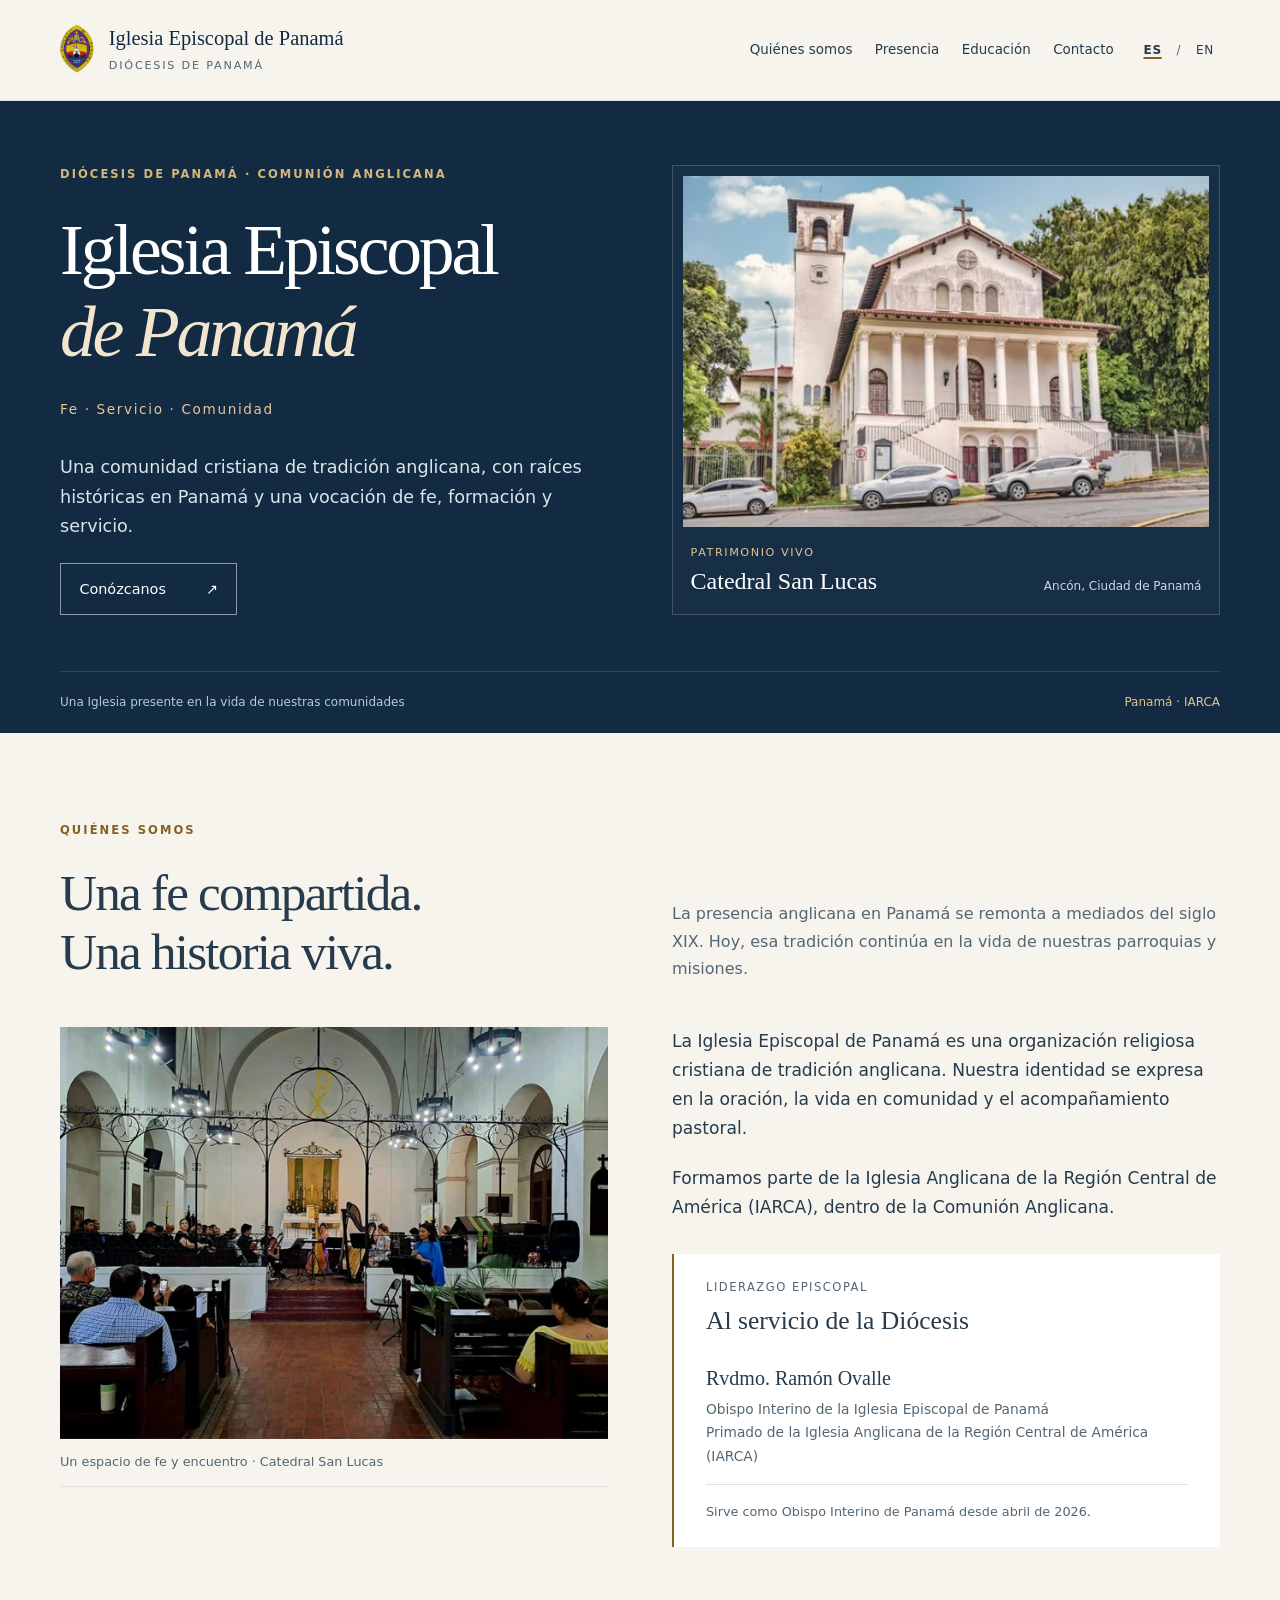
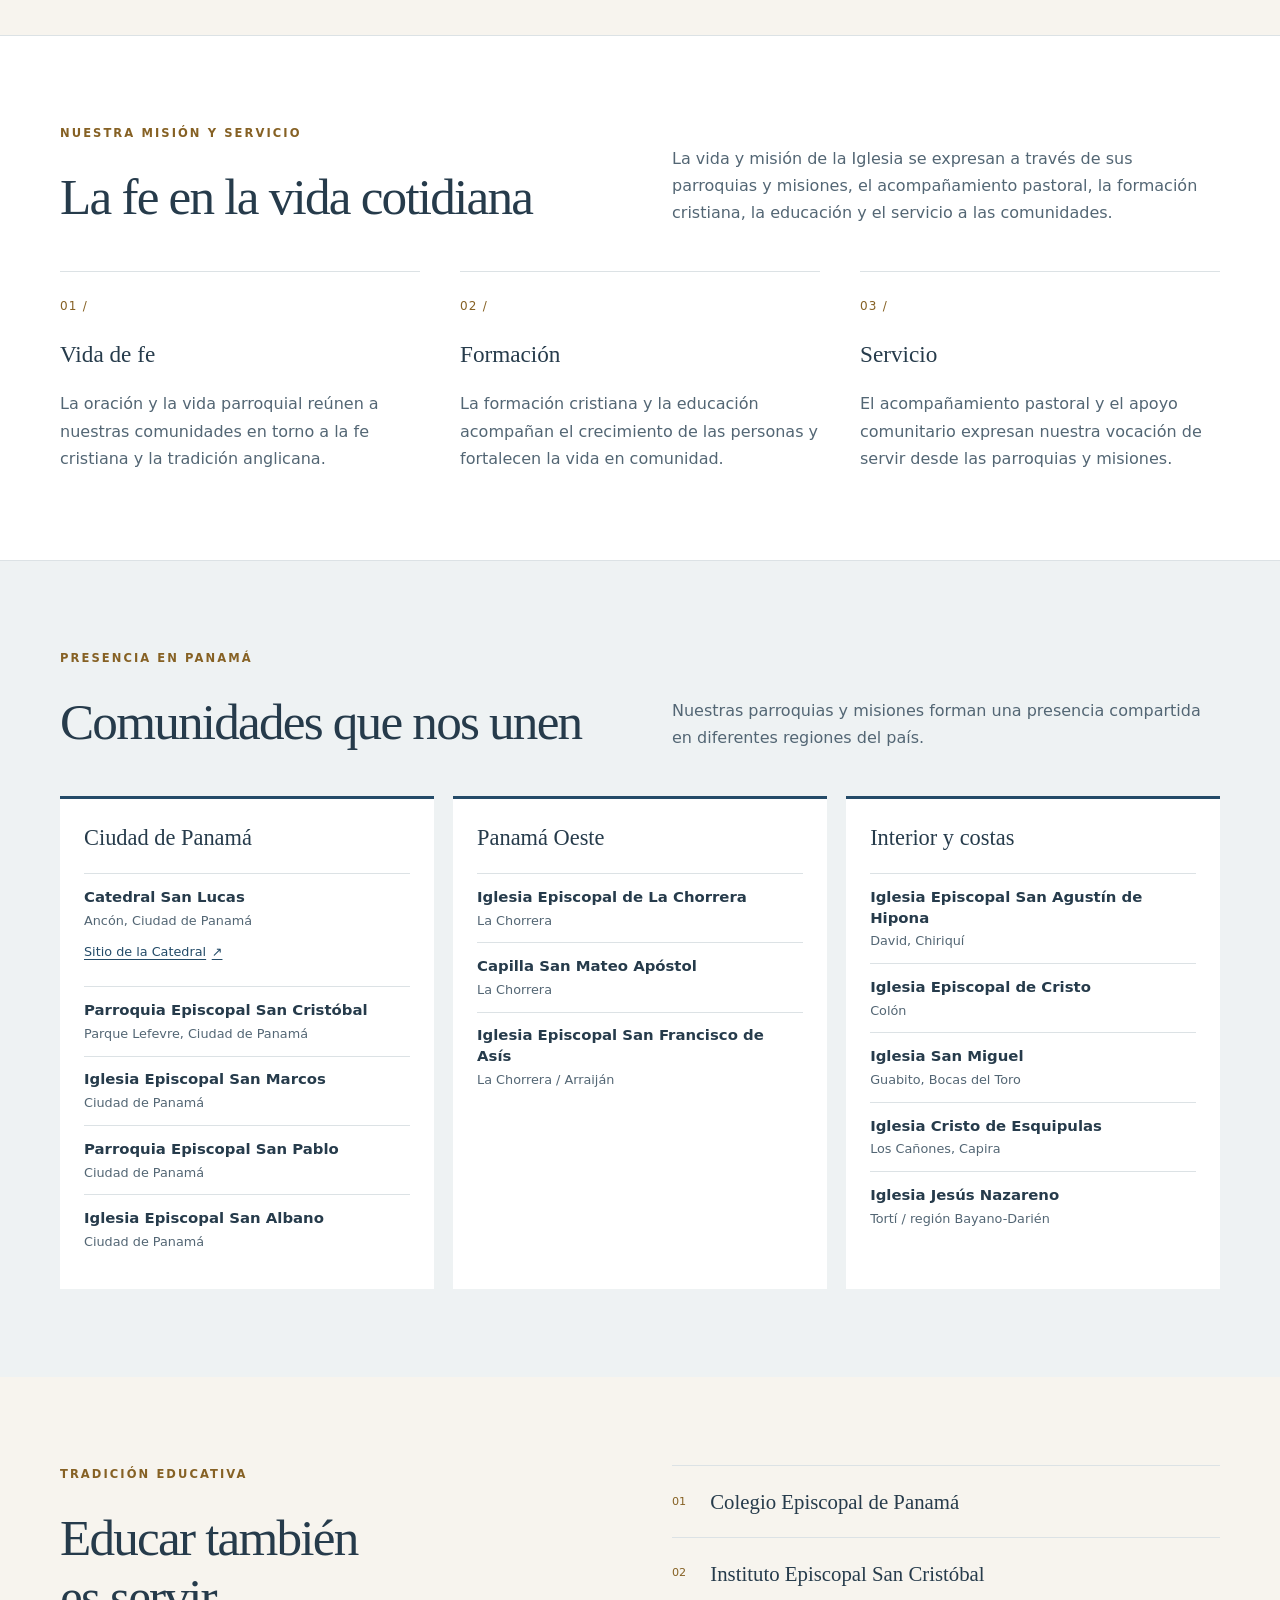
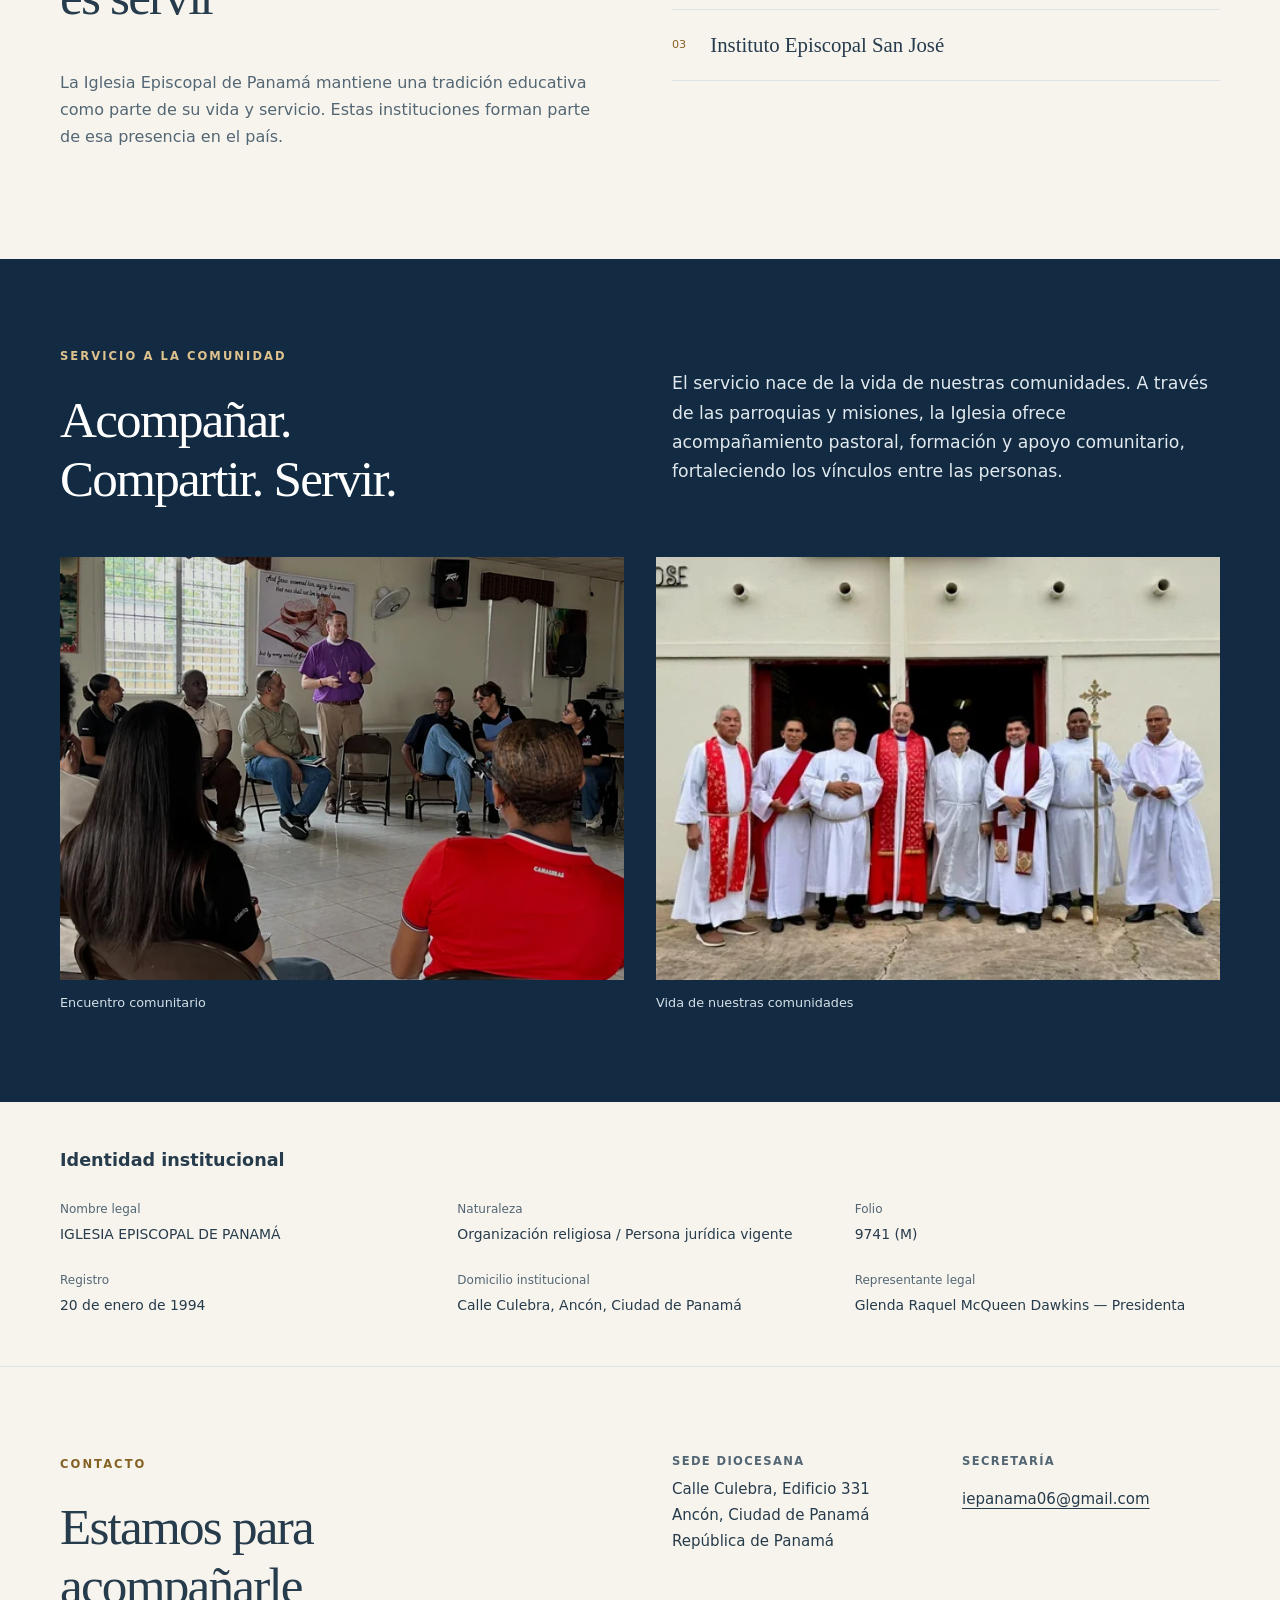
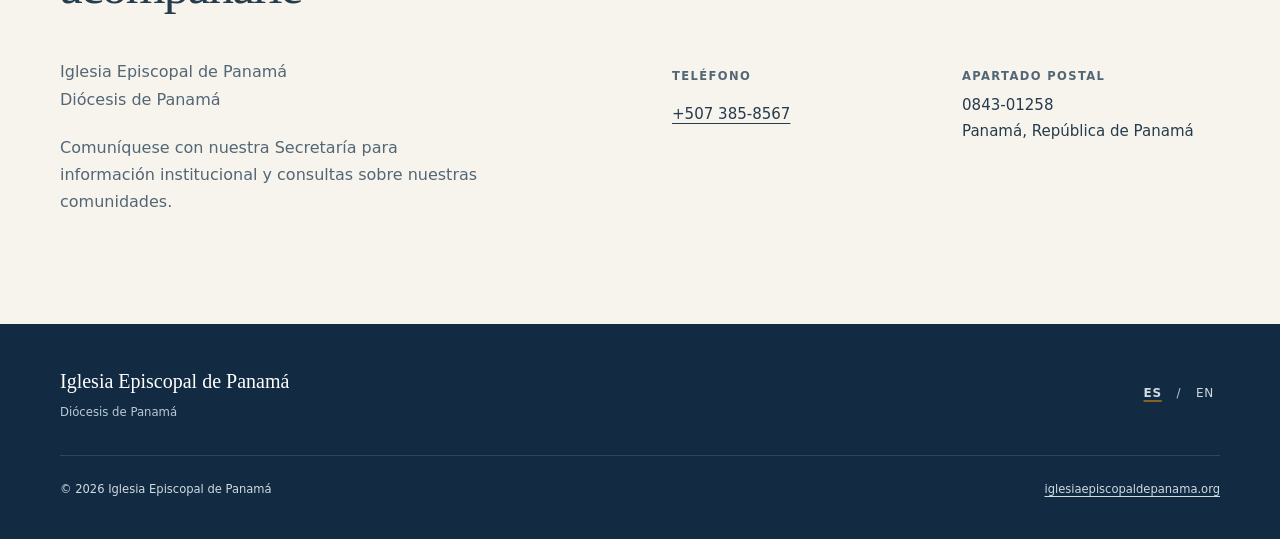
==== commit f95cc843: "chore: finalize site for publication" ====
--- a/index.html
+++ b/index.html
@@ -90,7 +90,7 @@
         <div class="section-head"><div><span class="eyebrow">Presencia en Panamá</span><h2 id="presence-title">Comunidades que nos unen</h2></div><p>Nuestras parroquias y misiones forman una presencia compartida en diferentes regiones del país.</p></div>
         <div class="region-grid">
           <article class="region"><h3>Ciudad de Panamá</h3><ul class="parish-list">
-            <li><span class="parish-name">Catedral San Lucas</span><span class="parish-place">Ancón, Ciudad de Panamá</span></li>
+            <li><span class="parish-name">Catedral San Lucas</span><span class="parish-place">Ancón, Ciudad de Panamá</span><a class="parish-link" href="https://cathedral-of-st-luke.org/" rel="noopener noreferrer" aria-label="Sitio de la Catedral (sitio externo)">Sitio de la Catedral <span aria-hidden="true">↗</span></a></li>
             <li><span class="parish-name">Parroquia Episcopal San Cristóbal</span><span class="parish-place">Parque Lefevre, Ciudad de Panamá</span></li>
             <li><span class="parish-name">Iglesia Episcopal San Marcos</span><span class="parish-place">Ciudad de Panamá</span></li>
             <li><span class="parish-name">Parroquia Episcopal San Pablo</span><span class="parish-place">Ciudad de Panamá</span></li>
--- a/assets/css/styles.css
+++ b/assets/css/styles.css
@@ -501,9 +501,14 @@
   font-size:1.3rem;
   color:var(--ink)
 }
+@media(min-width:1001px) and (max-width:1399px){
+  .hero-inner{
+    padding-block:4rem 3.5rem
+  }
+}
 @media(min-width:1400px){
   .hero-inner{
-    padding-block:6rem 5rem
+    padding-block:4.5rem 3.5rem
   }
 }
 @media(max-width:1000px){
@@ -851,3 +856,12 @@
 @media (min-width: 761px) {
   html[lang="en"] .hero h1 { font-size: clamp(2.8rem, 5.2vw, 4.6rem); }
 }
+
+.parish-link {
+  display: inline-flex;
+  align-items: center;
+  gap: .35rem;
+  min-height: 44px;
+  color: var(--blue);
+  font-size: .8rem;
+}
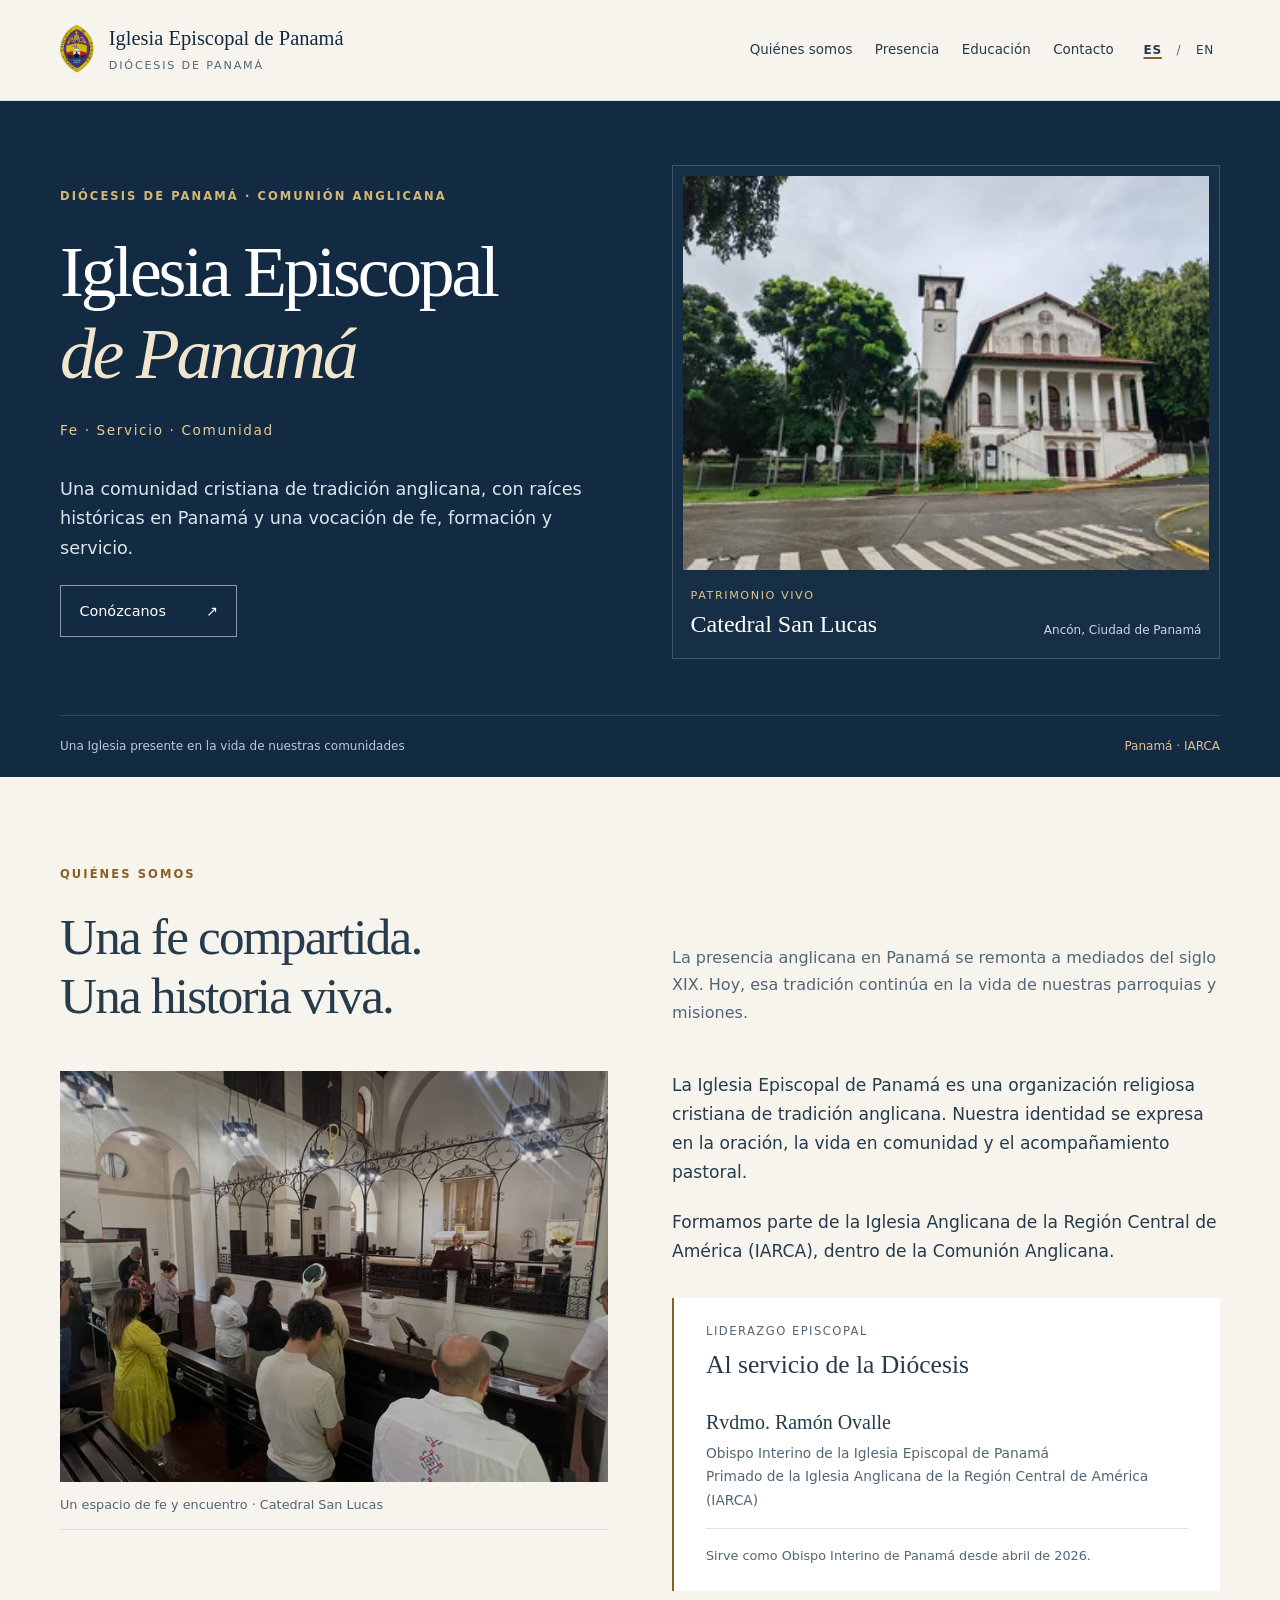
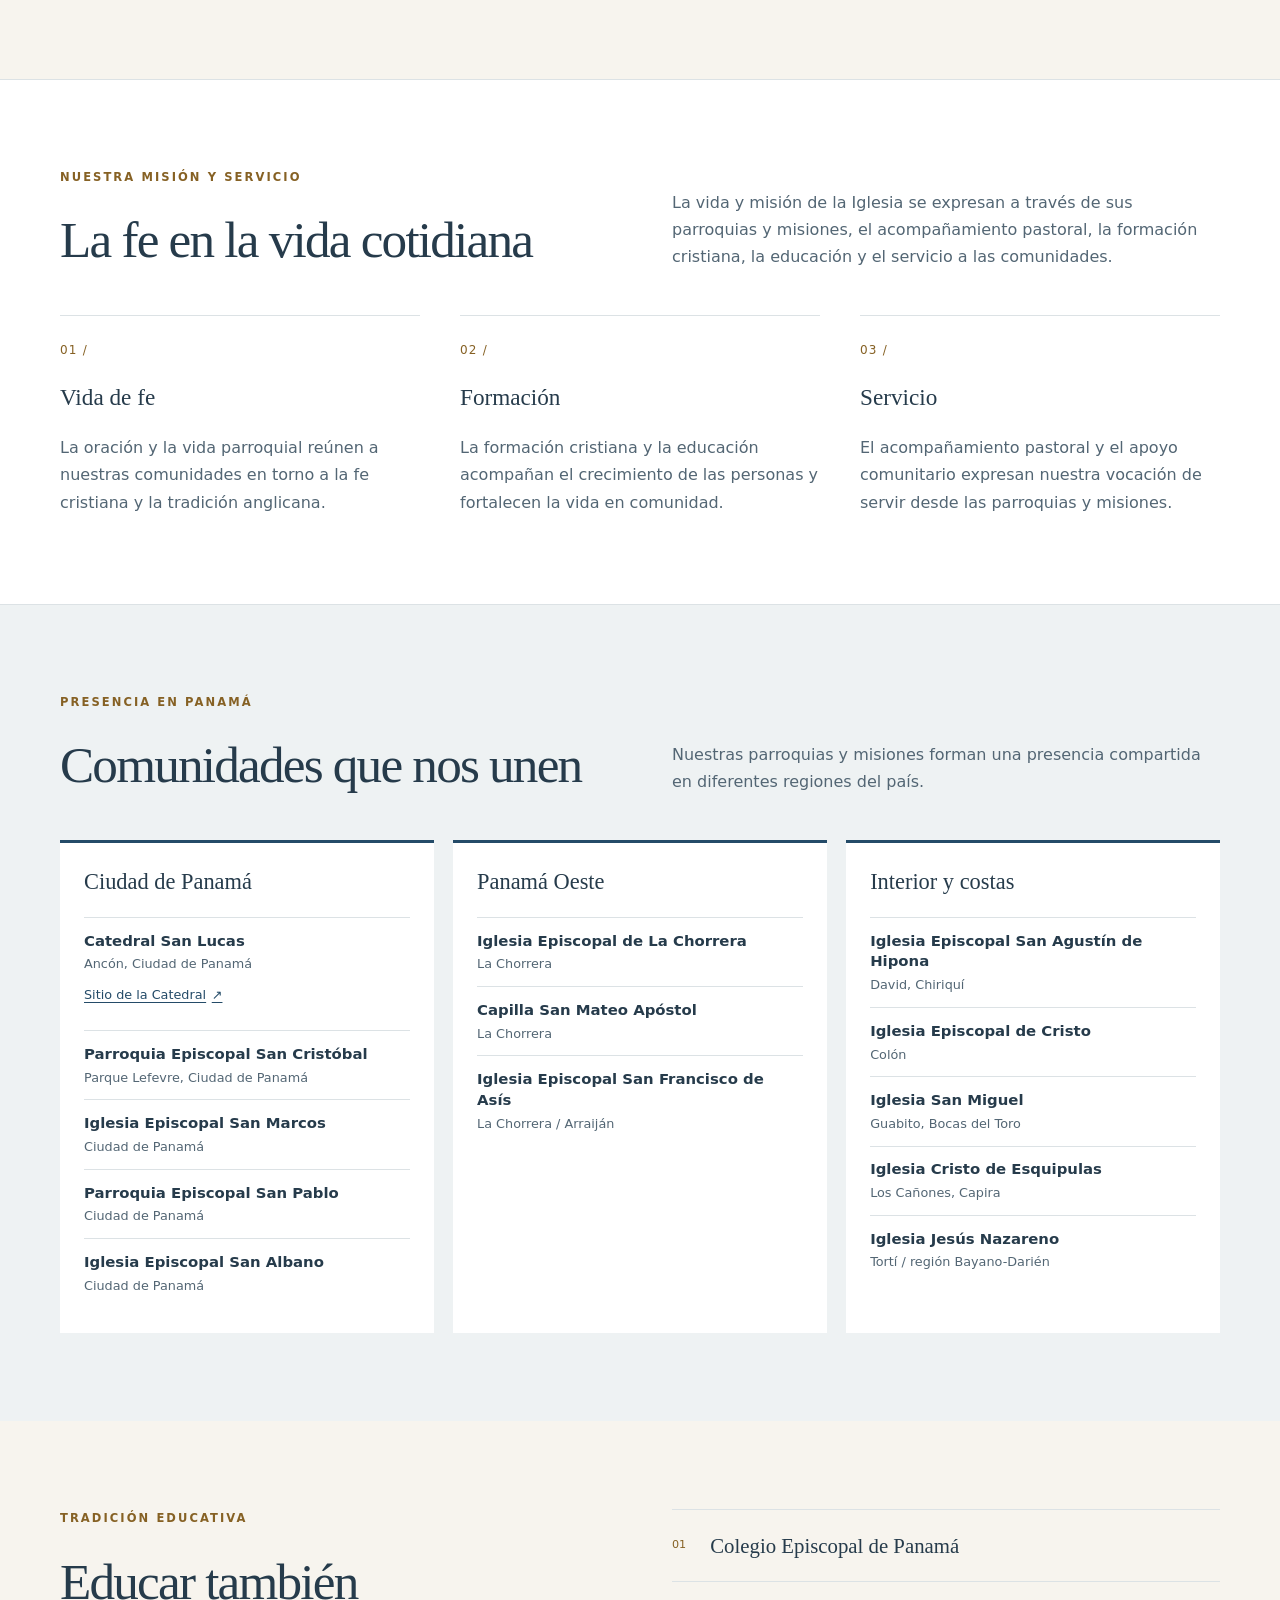
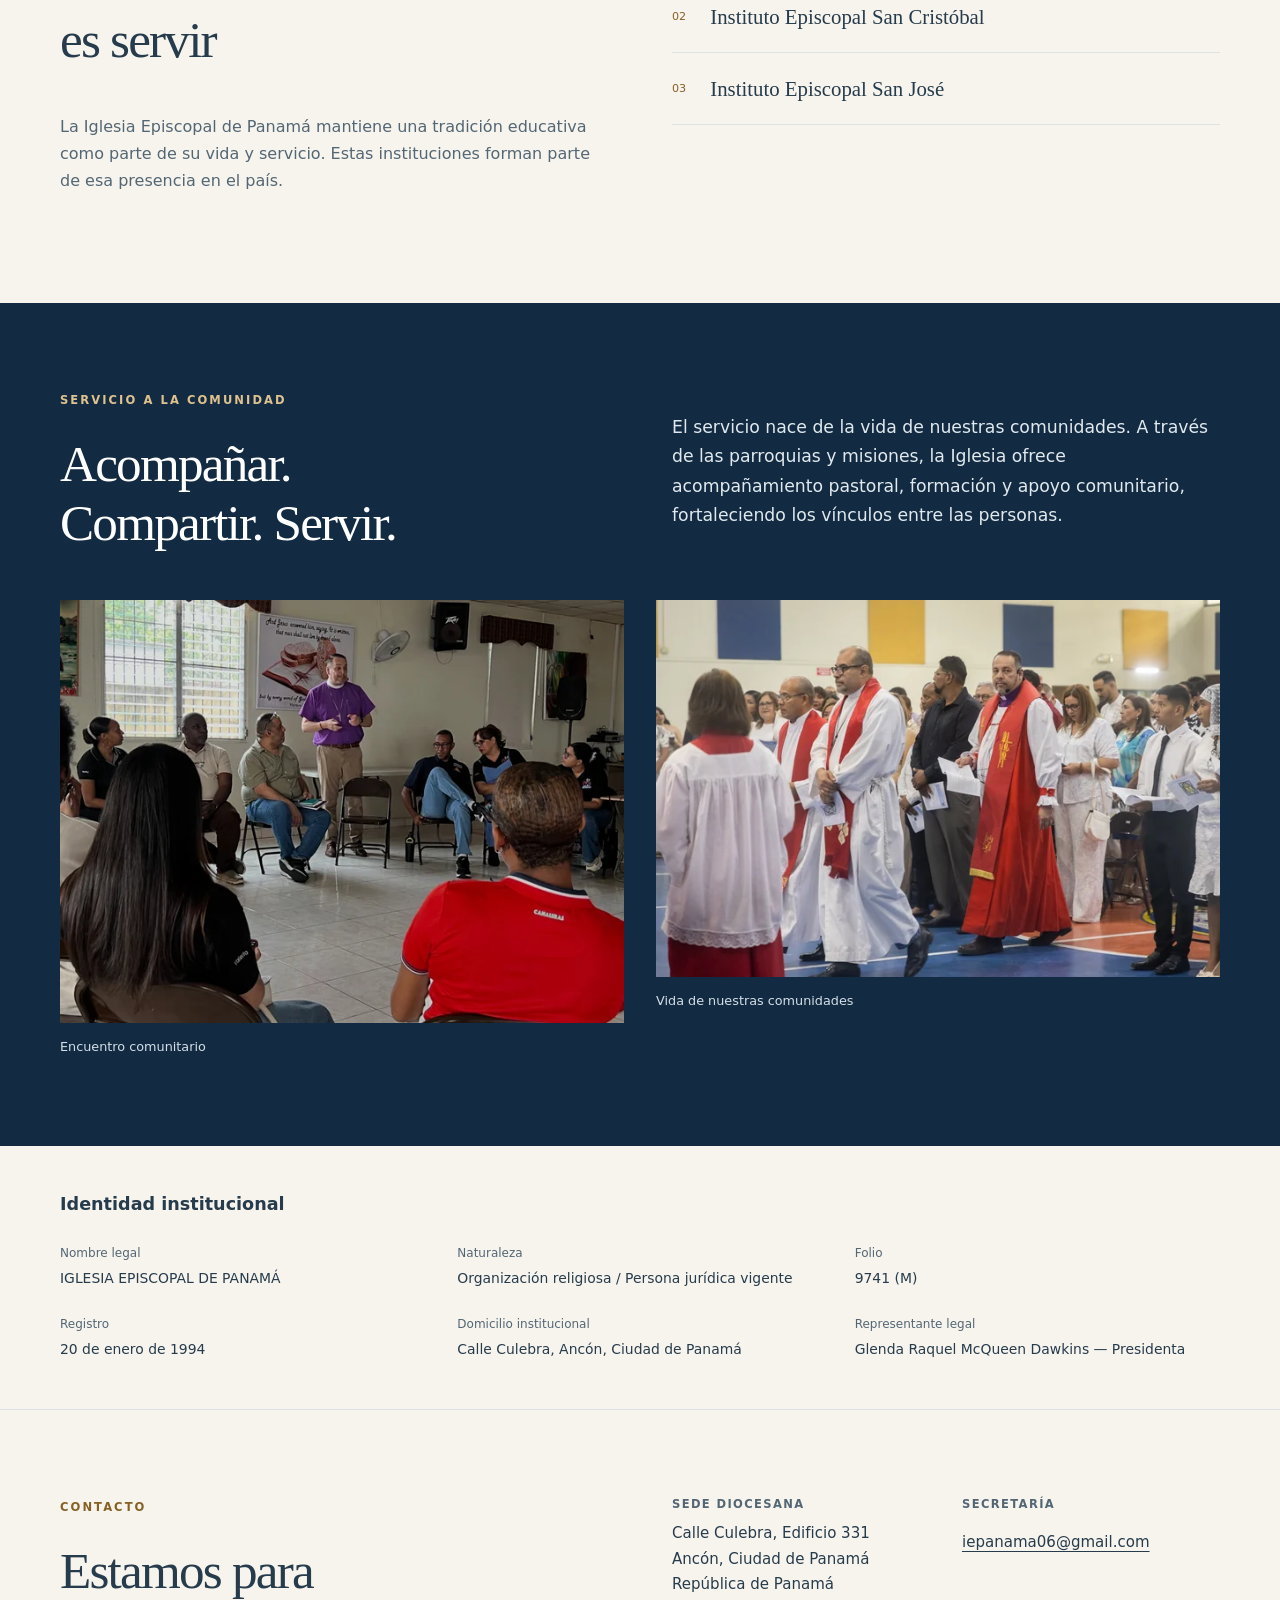
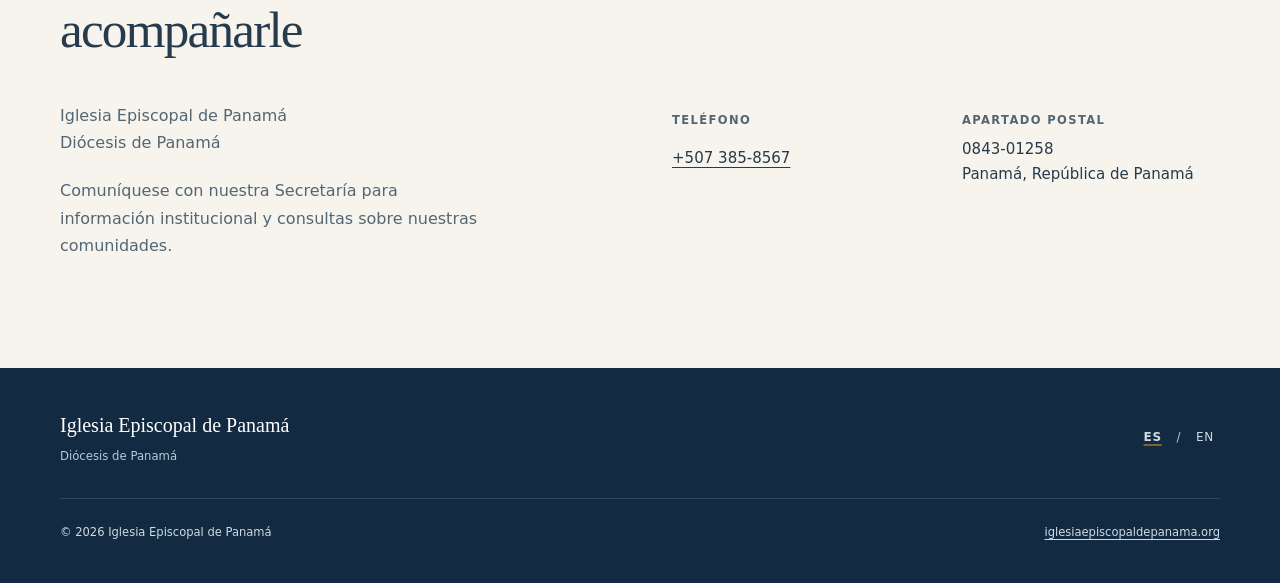
==== commit 47513515: "feat: curate and update institutional imagery" ====
--- a/index.html
+++ b/index.html
@@ -17,10 +17,10 @@
   <meta property="og:url" content="https://iglesiaepiscopaldepanama.org/">
   <meta property="og:locale" content="es_PA">
   <meta property="og:locale:alternate" content="en_US">
-  <meta property="og:image" content="https://iglesiaepiscopaldepanama.org/assets/img/iglesia-episcopal/catedral-san-lucas/catedral-san-lucas-2-768x512.jpg">
+  <meta property="og:image" content="https://iglesiaepiscopaldepanama.org/assets/img/web/catedral-san-lucas-fachada-1280.webp">
   <meta property="og:image:alt" content="Fachada de la Catedral San Lucas, Ancón, Panamá">
-  <meta property="og:image:width" content="768">
-  <meta property="og:image:height" content="512">
+  <meta property="og:image:width" content="1280">
+  <meta property="og:image:height" content="960">
   <meta property="og:image:type" content="image/jpeg">
   <link rel="stylesheet" href="assets/css/styles.css">
   <script src="assets/js/main.js" defer></script>
@@ -53,7 +53,7 @@
           <a class="button-link" href="#nosotros">Conózcanos <span aria-hidden="true">↗</span></a>
         </div>
         <figure class="hero-figure">
-          <img src="assets/img/web/catedral-san-lucas-fachada-768.webp" srcset="assets/img/web/catedral-san-lucas-fachada-480.webp 480w, assets/img/web/catedral-san-lucas-fachada-768.webp 768w" sizes="(max-width: 760px) calc(100vw - 40px), (max-width: 1240px) 46vw, 548px" width="768" height="512" alt="Fachada de la Catedral San Lucas, con torre y pórtico de columnas" fetchpriority="high" decoding="async">
+          <img src="assets/img/web/catedral-san-lucas-fachada-768.webp" srcset="assets/img/web/catedral-san-lucas-fachada-320.webp 320w, assets/img/web/catedral-san-lucas-fachada-480.webp 480w, assets/img/web/catedral-san-lucas-fachada-768.webp 768w, assets/img/web/catedral-san-lucas-fachada-1280.webp 1280w" sizes="(max-width: 760px) calc(100vw - 40px), (max-width: 1240px) 46vw, 548px" width="1280" height="960" alt="Fachada de la Catedral San Lucas, con torre y pórtico de columnas" fetchpriority="high" decoding="async">
           <figcaption><span>Patrimonio vivo</span><strong>Catedral San Lucas</strong><small>Ancón, Ciudad de Panamá</small></figcaption>
         </figure>
       </div>
@@ -65,7 +65,7 @@
         <div class="section-head"><div><span class="eyebrow">Quiénes somos</span><h2 id="about-title">Una fe compartida.<br>Una historia viva.</h2></div><p>La presencia anglicana en Panamá se remonta a mediados del siglo XIX. Hoy, esa tradición continúa en la vida de nuestras parroquias y misiones.</p></div>
         <div class="about-grid">
           <figure class="about-photo">
-            <img src="assets/img/web/catedral-san-lucas-interior-1080.webp" srcset="assets/img/web/catedral-san-lucas-interior-640.webp 640w, assets/img/web/catedral-san-lucas-interior-1080.webp 1080w" sizes="(max-width: 760px) calc(100vw - 40px), (max-width: 1240px) 46vw, 548px" width="1080" height="811" alt="Interior de la Catedral San Lucas, con arcos, bancas y asistentes" loading="lazy" decoding="async">
+            <img src="assets/img/web/catedral-san-lucas-interior-1280.webp" srcset="assets/img/web/catedral-san-lucas-interior-640.webp 640w, assets/img/web/catedral-san-lucas-interior-1280.webp 1280w" sizes="(max-width: 760px) calc(100vw - 40px), (max-width: 1240px) 46vw, 548px" width="1280" height="960" alt="Interior de la Catedral San Lucas, con arcos, bancas y asistentes" loading="lazy" decoding="async">
             <figcaption>Un espacio de fe y encuentro · Catedral San Lucas</figcaption>
           </figure>
           <div class="about-story"><div class="about-copy"><p>La Iglesia Episcopal de Panamá es una organización religiosa cristiana de tradición anglicana. Nuestra identidad se expresa en la oración, la vida en comunidad y el acompañamiento pastoral.</p><p>Formamos parte de la Iglesia Anglicana de la Región Central de América (IARCA), dentro de la Comunión Anglicana.</p></div>
@@ -123,7 +123,7 @@
       <div class="container community-inner"><div><span class="eyebrow">Servicio a la comunidad</span><h2 id="community-title">Acompañar.<br>Compartir. Servir.</h2></div><p>El servicio nace de la vida de nuestras comunidades. A través de las parroquias y misiones, la Iglesia ofrece acompañamiento pastoral, formación y apoyo comunitario, fortaleciendo los vínculos entre las personas.</p></div>
     <div class="container community-gallery">
         <figure><img src="assets/img/web/encuentro-comunitario-1280.webp" srcset="assets/img/web/encuentro-comunitario-640.webp 640w, assets/img/web/encuentro-comunitario-1280.webp 1280w" sizes="(max-width: 760px) calc(100vw - 40px), (max-width: 1240px) 46vw, 564px" width="1280" height="960" alt="Personas sentadas en círculo escuchan a una persona de pie en una sala" loading="lazy" decoding="async"><figcaption>Encuentro comunitario</figcaption></figure>
-        <figure><img src="assets/img/web/clero-diocesano-960.webp" srcset="assets/img/web/clero-diocesano-480.webp 480w, assets/img/web/clero-diocesano-960.webp 960w" sizes="(max-width: 760px) calc(100vw - 40px), (max-width: 1240px) 46vw, 564px" width="960" height="720" alt="Grupo de clero con vestiduras litúrgicas frente a un edificio" loading="lazy" decoding="async"><figcaption>Vida de nuestras comunidades</figcaption></figure>
+        <figure><img src="assets/img/web/vida-diocesana-celebracion-1280.webp" srcset="assets/img/web/vida-diocesana-celebracion-640.webp 640w, assets/img/web/vida-diocesana-celebracion-1280.webp 1280w" sizes="(max-width: 760px) calc(100vw - 40px), (max-width: 1240px) 46vw, 564px" width="1280" height="853" alt="Personas con vestiduras litúrgicas y asistentes durante una procesión" loading="lazy" decoding="async"><figcaption>Vida de nuestras comunidades</figcaption></figure>
       </div>
     </section>
 
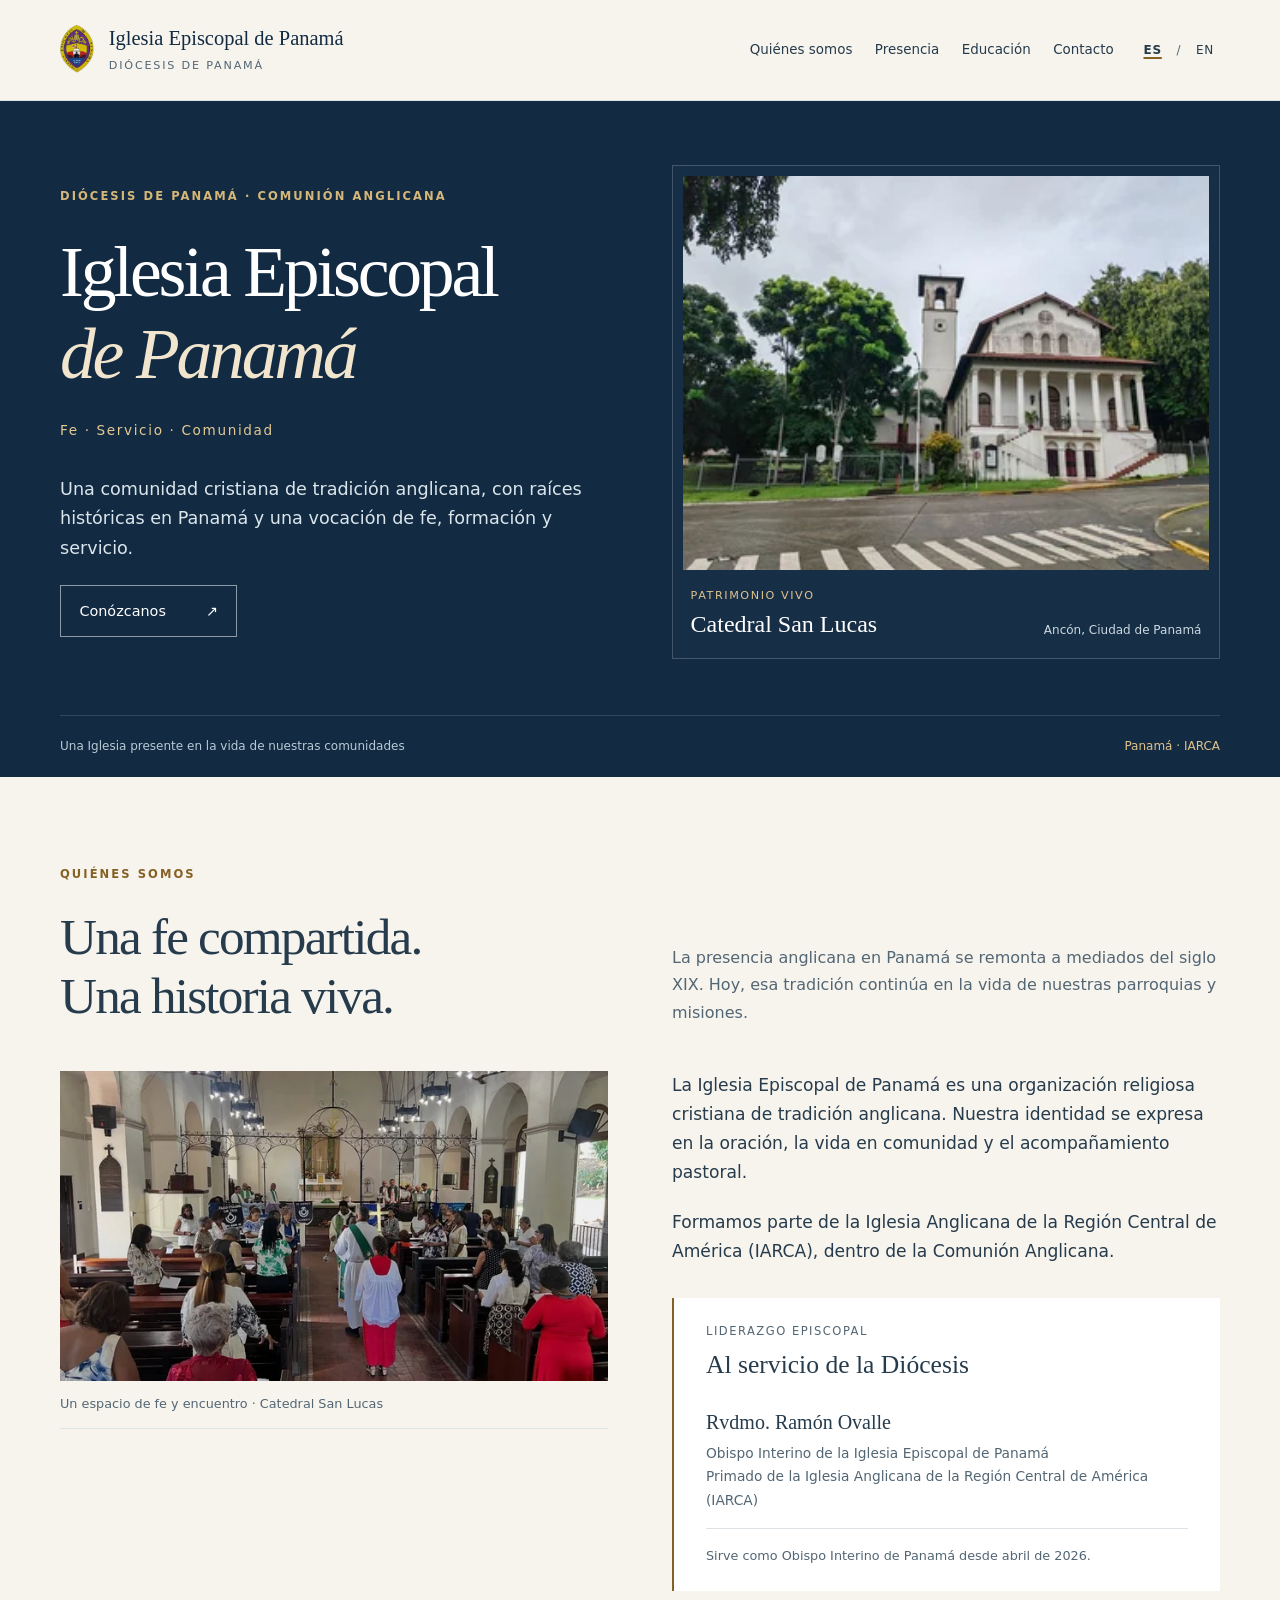
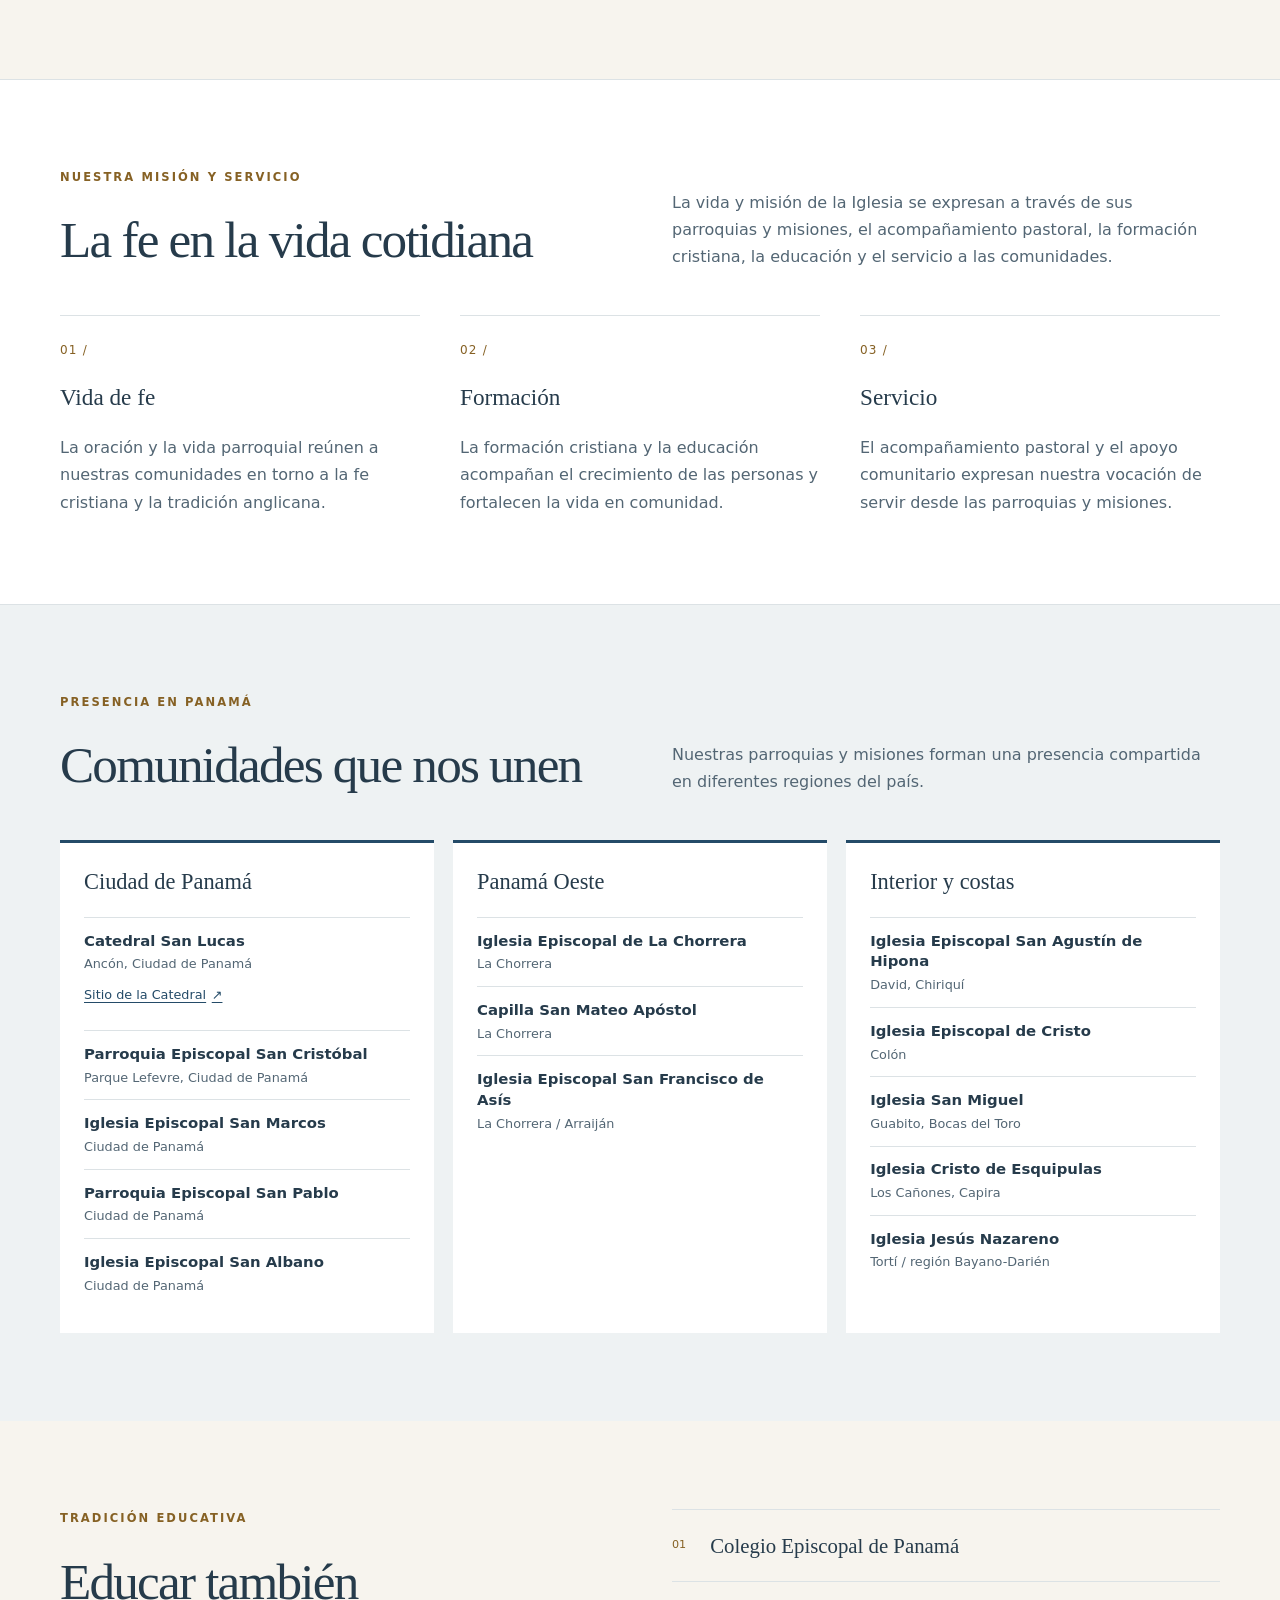
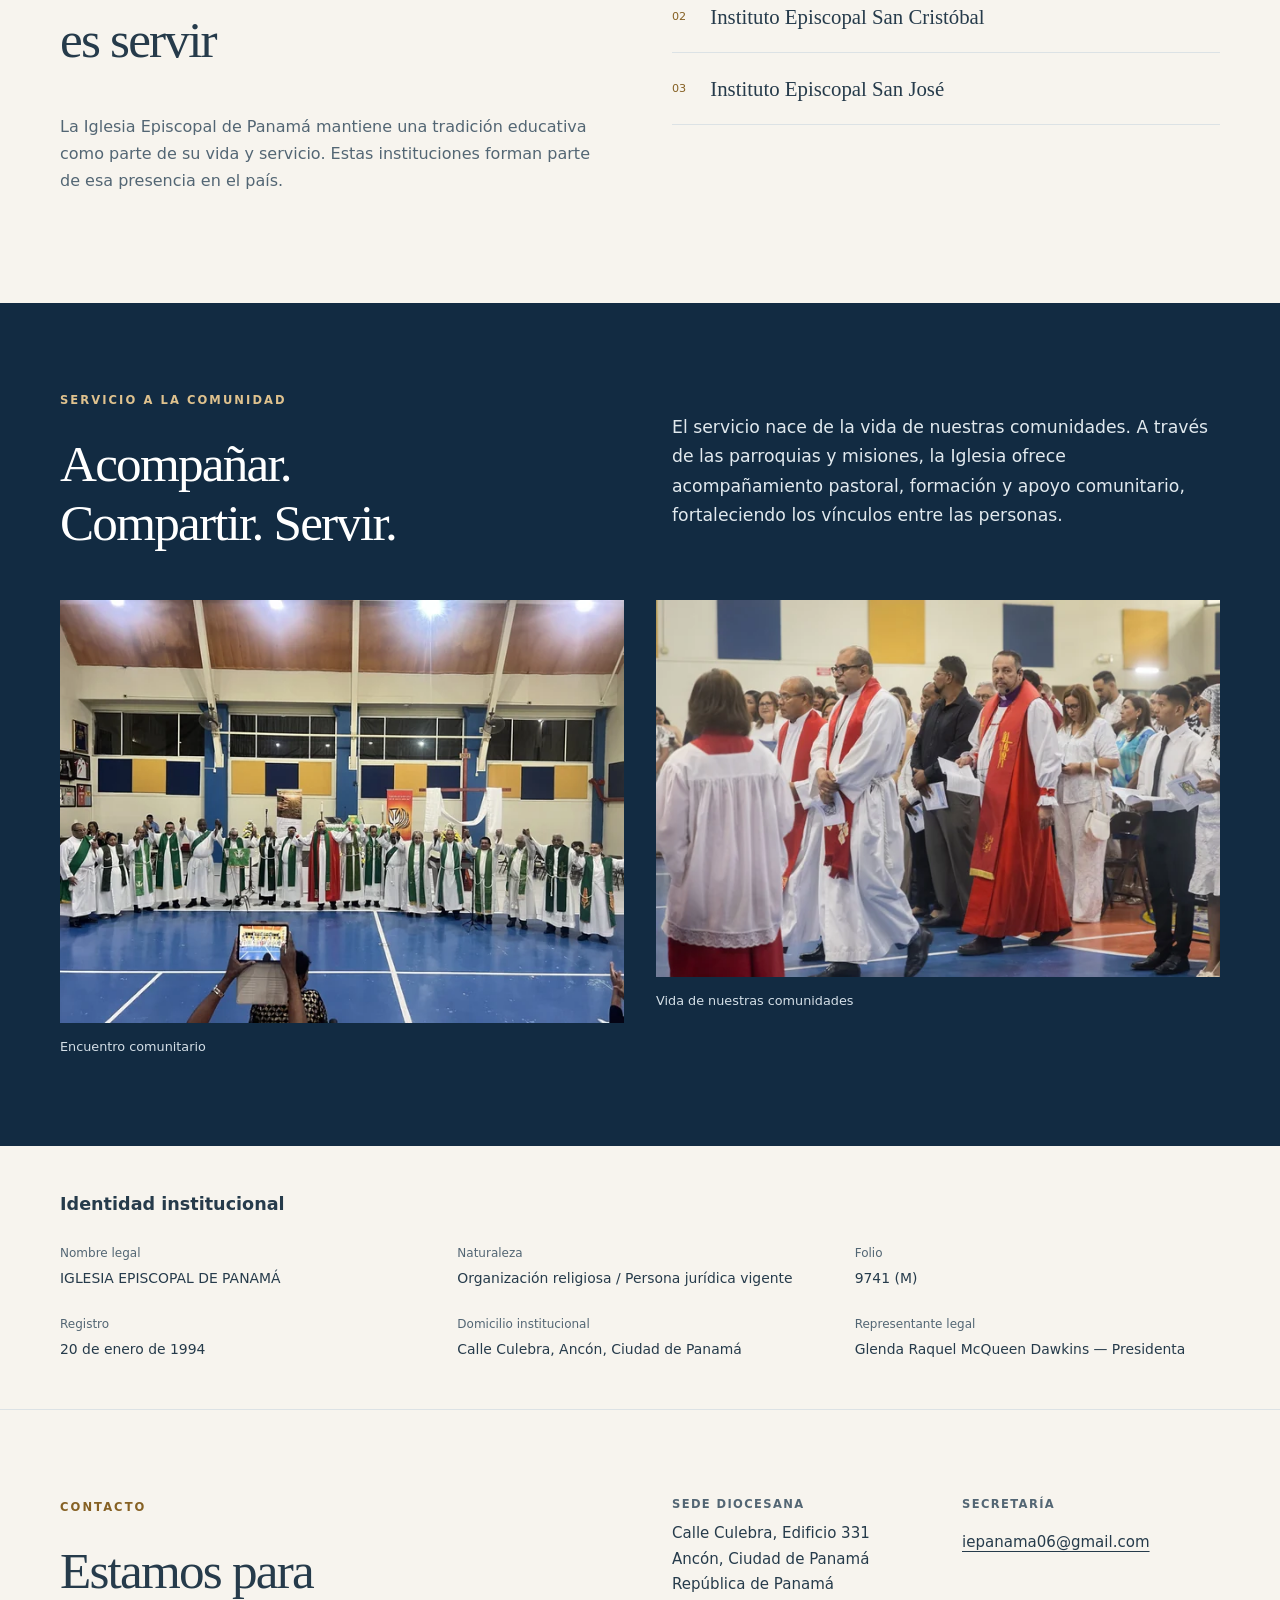
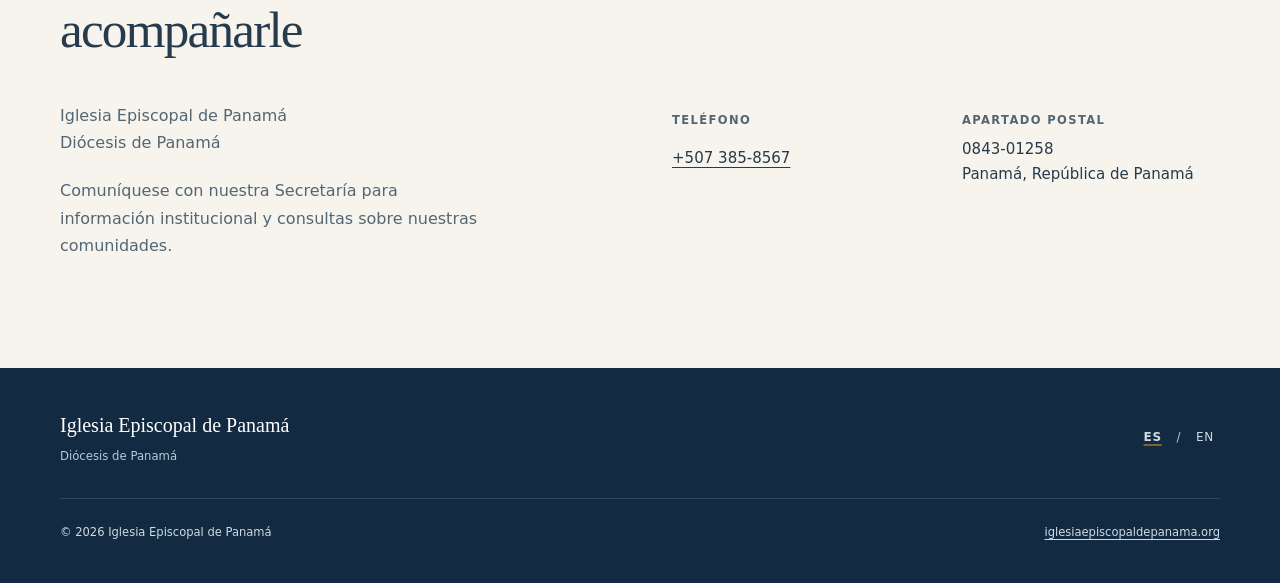
==== commit f9fba585: "feat: refine diocesan imagery on homepage" ====
--- a/index.html
+++ b/index.html
@@ -65,7 +65,7 @@
         <div class="section-head"><div><span class="eyebrow">Quiénes somos</span><h2 id="about-title">Una fe compartida.<br>Una historia viva.</h2></div><p>La presencia anglicana en Panamá se remonta a mediados del siglo XIX. Hoy, esa tradición continúa en la vida de nuestras parroquias y misiones.</p></div>
         <div class="about-grid">
           <figure class="about-photo">
-            <img src="assets/img/web/catedral-san-lucas-interior-1280.webp" srcset="assets/img/web/catedral-san-lucas-interior-640.webp 640w, assets/img/web/catedral-san-lucas-interior-1280.webp 1280w" sizes="(max-width: 760px) calc(100vw - 40px), (max-width: 1240px) 46vw, 548px" width="1280" height="960" alt="Interior de la Catedral San Lucas, con arcos, bancas y asistentes" loading="lazy" decoding="async">
+            <img src="assets/img/web/catedral-san-lucas-interior-1280.webp" srcset="assets/img/web/catedral-san-lucas-interior-640.webp 640w, assets/img/web/catedral-san-lucas-interior-1280.webp 1280w" sizes="(max-width: 760px) calc(100vw - 40px), (max-width: 1240px) 46vw, 548px" width="1280" height="724" alt="Procesión entre las bancas de la Catedral San Lucas hacia el altar" loading="lazy" decoding="async">
             <figcaption>Un espacio de fe y encuentro · Catedral San Lucas</figcaption>
           </figure>
           <div class="about-story"><div class="about-copy"><p>La Iglesia Episcopal de Panamá es una organización religiosa cristiana de tradición anglicana. Nuestra identidad se expresa en la oración, la vida en comunidad y el acompañamiento pastoral.</p><p>Formamos parte de la Iglesia Anglicana de la Región Central de América (IARCA), dentro de la Comunión Anglicana.</p></div>
@@ -122,7 +122,7 @@
     <section class="section community" id="comunidad" aria-labelledby="community-title">
       <div class="container community-inner"><div><span class="eyebrow">Servicio a la comunidad</span><h2 id="community-title">Acompañar.<br>Compartir. Servir.</h2></div><p>El servicio nace de la vida de nuestras comunidades. A través de las parroquias y misiones, la Iglesia ofrece acompañamiento pastoral, formación y apoyo comunitario, fortaleciendo los vínculos entre las personas.</p></div>
     <div class="container community-gallery">
-        <figure><img src="assets/img/web/encuentro-comunitario-1280.webp" srcset="assets/img/web/encuentro-comunitario-640.webp 640w, assets/img/web/encuentro-comunitario-1280.webp 1280w" sizes="(max-width: 760px) calc(100vw - 40px), (max-width: 1240px) 46vw, 564px" width="1280" height="960" alt="Personas sentadas en círculo escuchan a una persona de pie en una sala" loading="lazy" decoding="async"><figcaption>Encuentro comunitario</figcaption></figure>
+        <figure><img src="assets/img/web/clero-diocesano-grupo-05-1280.webp" srcset="assets/img/web/clero-diocesano-grupo-05-640.webp 640w, assets/img/web/clero-diocesano-grupo-05-1280.webp 1280w" sizes="(max-width: 760px) calc(100vw - 40px), (max-width: 1240px) 46vw, 564px" width="1280" height="960" alt="Grupo de clero con vestiduras litúrgicas reunido en un recinto deportivo" loading="lazy" decoding="async"><figcaption>Encuentro comunitario</figcaption></figure>
         <figure><img src="assets/img/web/vida-diocesana-celebracion-1280.webp" srcset="assets/img/web/vida-diocesana-celebracion-640.webp 640w, assets/img/web/vida-diocesana-celebracion-1280.webp 1280w" sizes="(max-width: 760px) calc(100vw - 40px), (max-width: 1240px) 46vw, 564px" width="1280" height="853" alt="Personas con vestiduras litúrgicas y asistentes durante una procesión" loading="lazy" decoding="async"><figcaption>Vida de nuestras comunidades</figcaption></figure>
       </div>
     </section>
